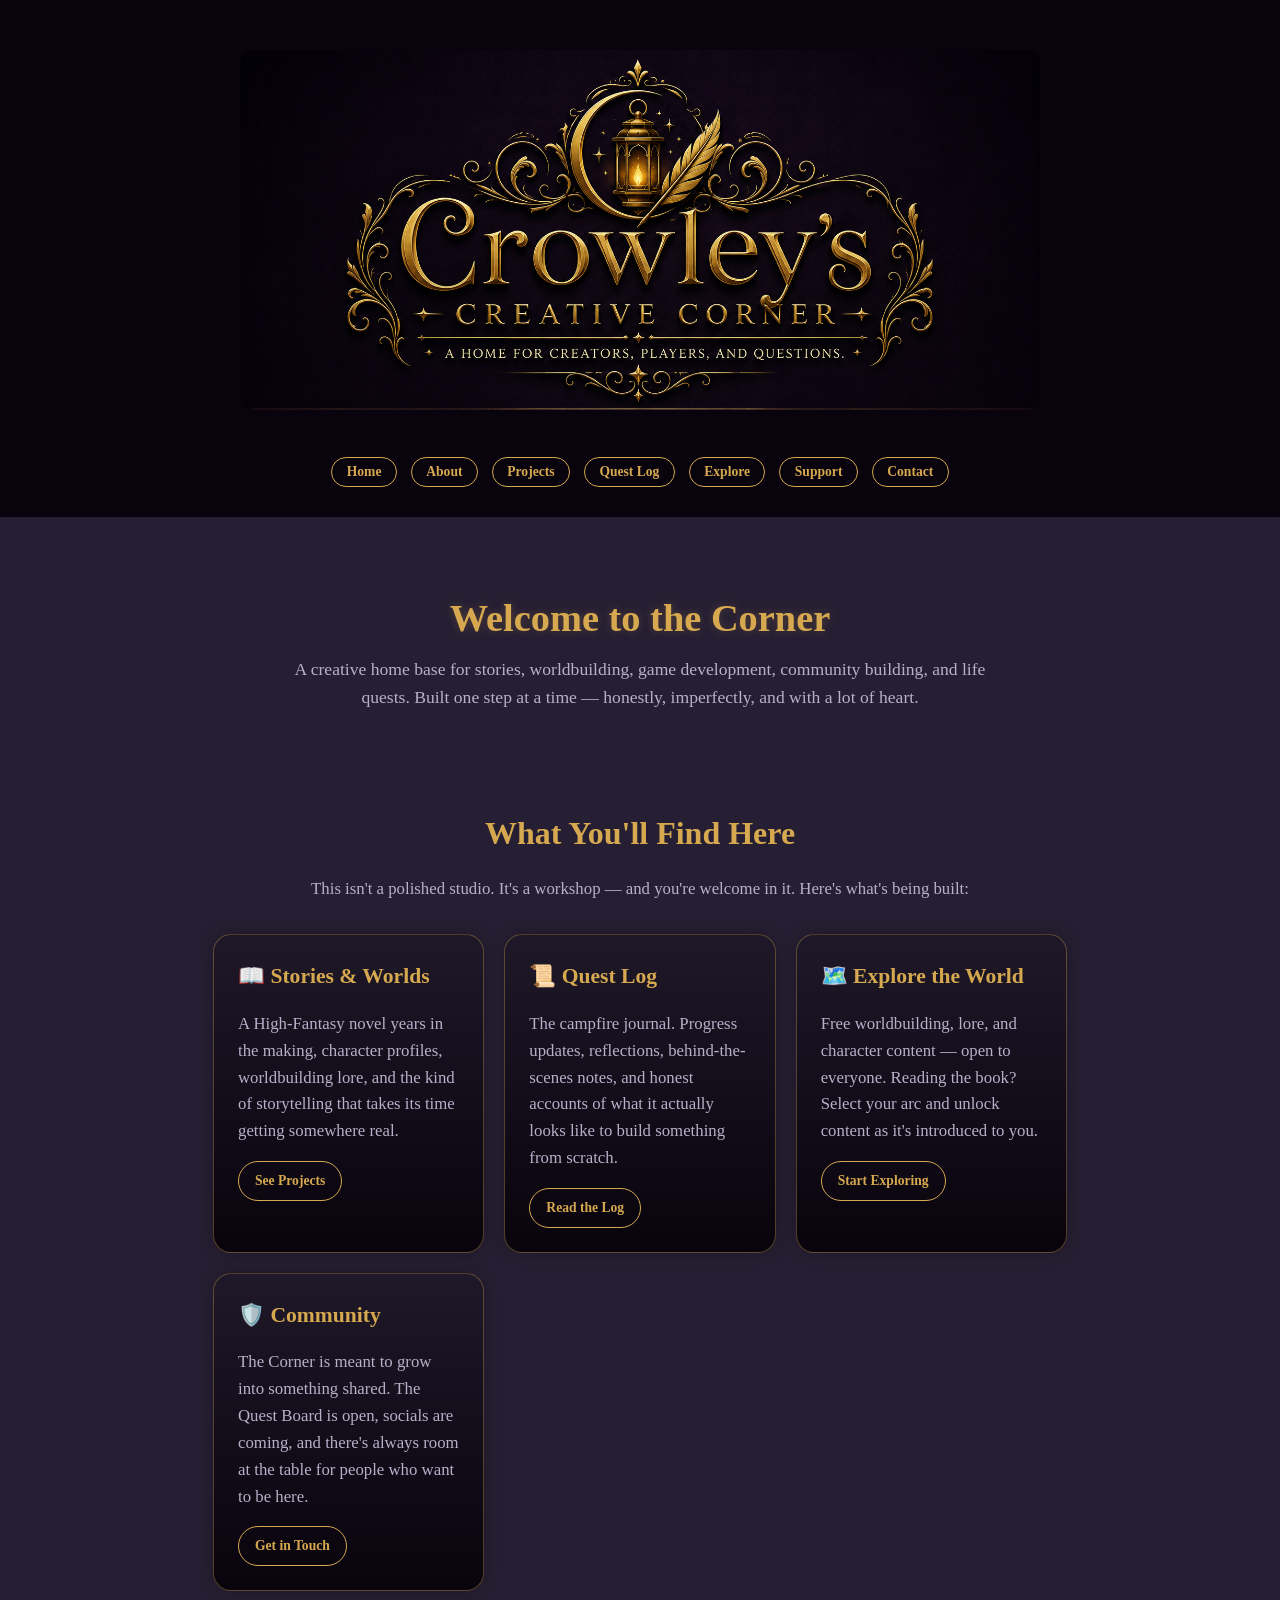
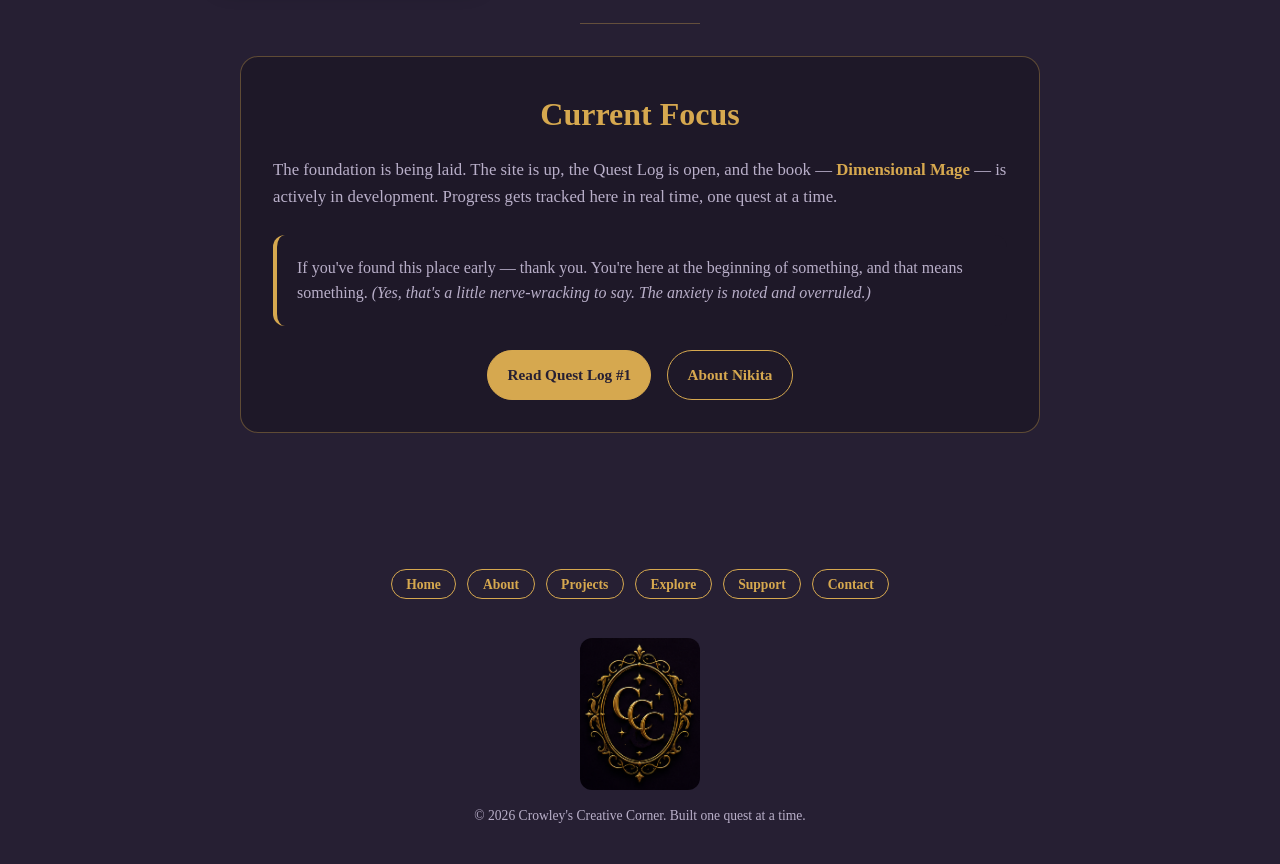
==== index.html @ ddb3d35d "Update index.html Adding explore and updating home page" ====
<!DOCTYPE html>
<html lang="en">
<head>
  <meta charset="UTF-8" />
  <meta name="viewport" content="width=device-width, initial-scale=1.0" />
  <title>Crowley's Creative Corner</title>
  <link rel="stylesheet" href="style.css" />
</head>
<body>
 
  <header class="site-header">
    <div class="top-image">
      <img src="images/Banner for top of the website.png" alt="Crowley's Creative Corner" />
    </div>
    <nav class="main-nav">
      <a href="index.html">Home</a>
      <a href="about.html">About</a>
      <a href="projects.html">Projects</a>
      <a href="quest-log.html">Quest Log</a>
      <a href="explore.html">Explore</a>
      <a href="support.html">Support</a>
      <a href="contact.html">Contact</a>
    </nav>
  </header>
 
  <main>
 
    <!-- HERO -->
    <div class="hero">
      <h1>Welcome to the Corner</h1>
      <p>A creative home base for stories, worldbuilding, game development, community building, and life quests. Built one step at a time — honestly, imperfectly, and with a lot of heart.</p>
    </div>
 
    <!-- WHAT'S HERE -->
    <section class="page-section">
 
      <h2>What You'll Find Here</h2>
      <p style="text-align:center; margin-bottom: 2rem;">This isn't a polished studio. It's a workshop — and you're welcome in it. Here's what's being built:</p>
 
      <div class="card-grid">
 
        <div class="card">
          <h3>📖 Stories & Worlds</h3>
          <p>A High-Fantasy novel years in the making, character profiles, worldbuilding lore, and the kind of storytelling that takes its time getting somewhere real.</p>
          <div style="margin-top: 1rem;">
            <a href="projects.html" class="button secondary" style="font-size: 0.85rem; padding: 0.5rem 1rem;">See Projects</a>
          </div>
        </div>
 
        <div class="card">
          <h3>📜 Quest Log</h3>
          <p>The campfire journal. Progress updates, reflections, behind-the-scenes notes, and honest accounts of what it actually looks like to build something from scratch.</p>
          <div style="margin-top: 1rem;">
            <a href="quest-log.html" class="button secondary" style="font-size: 0.85rem; padding: 0.5rem 1rem;">Read the Log</a>
          </div>
        </div>
 
        <div class="card">
          <h3>🗺️ Explore the World</h3>
          <p>Free worldbuilding, lore, and character content — open to everyone. Reading the book? Select your arc and unlock content as it's introduced to you.</p>
          <div style="margin-top: 1rem;">
            <a href="explore.html" class="button secondary" style="font-size: 0.85rem; padding: 0.5rem 1rem;">Start Exploring</a>
          </div>
        </div>
 
        <div class="card">
          <h3>🛡️ Community</h3>
          <p>The Corner is meant to grow into something shared. The Quest Board is open, socials are coming, and there's always room at the table for people who want to be here.</p>
          <div style="margin-top: 1rem;">
            <a href="contact.html" class="button secondary" style="font-size: 0.85rem; padding: 0.5rem 1rem;">Get in Touch</a>
          </div>
        </div>
 
      </div>
 
      <div class="divider"></div>
 
      <!-- CURRENT FOCUS -->
      <div class="content-box">
        <h2>Current Focus</h2>
        <p>The foundation is being laid. The site is up, the Quest Log is open, and the book — <strong style="color: var(--gold);">Dimensional Mage</strong> — is actively in development. Progress gets tracked here in real time, one quest at a time.</p>
 
        <div class="support-note" style="margin-top: 1.5rem;">
          If you've found this place early — thank you. You're here at the beginning of something, and that means something. <em>(Yes, that's a little nerve-wracking to say. The anxiety is noted and overruled.)</em>
        </div>
 
        <div class="button-row" style="margin-top: 1.5rem;">
          <a href="quest-log.html" class="button">Read Quest Log #1</a>
          <a href="about.html" class="button secondary">About Nikita</a>
        </div>
      </div>
 
    </section>
 
  </main>
 
  <footer>
    <nav class="footer-links">
      <a href="index.html">Home</a>
      <a href="about.html">About</a>
      <a href="projects.html">Projects</a>
      <a href="explore.html">Explore</a>
      <a href="support.html">Support</a>
      <a href="contact.html">Contact</a>
    </nav>
    <img src="images/Small Circle CCC.png" alt="Crowley's Creative Corner logo" class="footer-logo" />
    <p style="text-align:center; color: var(--muted-text); font-size: 0.85rem; padding-bottom: 1.5rem;">© 2026 Crowley's Creative Corner. Built one quest at a time.</p>
  </footer>
 
</body>
</html>
---- style.css ----
/* =========================
   Crowley’s Creative Corner
   Main Style Sheet
   ========================= */

/* ---------- Color Palette ---------- */
:root {
  --bg-main: #261f33;
  --bg-card: #1e1828;
  --bg-card-soft: #08030c;

  --gold: #d6a84f;
  --gold-soft: #f0cf74;
  --parchment: #f3e7c8;
  --muted-text: #b9afc9;

  --ember: #c76b3a;
  --teal: #4fa7a3;

  --border-gold: rgba(214, 168, 79, 0.35);
  --shadow-gold: rgba(214, 168, 79, 0.25);
}

/* ---------- Basic Reset ---------- */
* {
  box-sizing: border-box;
}

html {
  scroll-behavior: smooth;
}

body {
  margin: 0;
  background-color: var(--bg-main);
  color: var(--parchment);
  font-family: Georgia, "Times New Roman", serif;
  line-height: 1.6;
}

/* ---------- Links ---------- */
a {
  color: var(--gold);
}

a:hover {
  color: var(--gold-soft);
}

/* ---------- Header ---------- */
.site-header {
  width: 100%;
  min-height: 260px;
  padding: 30px 20px;
  background: #08030c;

  display: flex;
  flex-direction: column;
  align-items: center;
  justify-content: center;
  gap: 20px;
}

.brand-mark {
  color: #08030c;
  font-weight: bold;
}

.top-logo {
  width: min(90%, 700px);
  height: auto;
  display: block;
}

.top-nav {
  display: flex;
  justify-content: center;
  gap: 14px;
  flex-wrap: wrap;
}

.top-nav a {
  color: #D6A84F;
  border: 1px solid #D6A84F;
  border-radius: 999px;
  padding: 8px 18px;
  text-decoration: none;
  font-weight: bold;
}
/* ---------- Navigation ---------- */
.main-nav {
  display: flex;
  justify-content: center;
  align-items: center;
  gap: 14px;
  flex-wrap: nowrap;
  width: 100%;
}

.main-nav a {
  color: var(--gold);
  border: 1px solid var(--gold);
  background: transparent;

  text-decoration: none;
  padding: 0.45rem 0.9rem;
  border-radius: 999px;

  font-weight: bold;
  font-size: 0.85rem;
  line-height: 1;

  transition: 0.2s ease;
}

.main-nav a:hover {
  background-color: var(--gold);
  color: var(--bg-main);
}

/* ---------- Hero Section ---------- */
.hero {
  text-align: center;
  padding: 3rem 1rem;
  background-color: var(--bg-main);
}

.hero h1 {
  color: var(--gold);
  font-size: 2.4rem;
  line-height: 1.1;
  margin: 0 0 1rem;
  text-shadow: 0 0 8px var(--shadow-gold);
}

.hero p {
  color: var(--muted-text);
  max-width: 700px;
  margin: 0 auto;
  font-size: 1.1rem;
  line-height: 1.6;
}

/* ---------- Main Page Layout ---------- */
main {
  width: 100%;
  padding-left: 1.5rem;
  padding-right: 1.5rem;
}

.page-section {
  max-width: 1000px;
  margin: 0 auto;
  padding: 3rem 1.5rem;
}

.page-section h2 {
  color: var(--gold);
  font-size: 2rem;
  text-align: center;
  margin: 0 0 1rem;
}

.page-section p {
  color: var(--muted-text);
  font-size: 1.05rem;
}

/* ---------- Cards ---------- */
.card-grid {
  display: grid;
  grid-template-columns: repeat(auto-fit, minmax(240px, 1fr));
  gap: 1.25rem;
  margin-top: 2rem;
}

.card,
.project-card,
.support-card {
  background: linear-gradient(
    180deg,
    var(--bg-card) 0%,
    var(--bg-card-soft) 100%
  );

  border: 1px solid var(--border-gold);
  border-radius: 18px;

  padding: 1.5rem;
  box-shadow: 0 0 18px rgba(0, 0, 0, 0.25);
}

.card h3,
.project-card h3,
.support-card h3 {
  color: var(--gold);
  margin-top: 0;
  margin-bottom: 0.75rem;
  font-size: 1.35rem;
}

.card p,
.project-card p,
.support-card p {
  color: var(--muted-text);
  margin-bottom: 0;
}

/* ---------- Buttons ---------- */
.button-row {
  display: flex;
  justify-content: center;
  gap: 1rem;
  flex-wrap: wrap;
  margin-top: 2rem;
}

.button,
button,
.cta-button {
  display: inline-block;

  color: var(--bg-main);
  background-color: var(--gold);

  text-decoration: none;
  padding: 0.75rem 1.2rem;
  border-radius: 999px;
  border: 1px solid var(--gold);

  font-weight: bold;
  font-size: 0.95rem;

  cursor: pointer;
  transition: 0.2s ease;
}

.button:hover,
button:hover,
.cta-button:hover {
  background-color: var(--ember);
  color: var(--parchment);
  border-color: var(--ember);
}

/* ---------- Secondary Button ---------- */
.button.secondary,
.cta-button.secondary {
  background-color: transparent;
  color: var(--gold);
  border: 1px solid var(--gold);
}

.button.secondary:hover,
.cta-button.secondary:hover {
  background-color: var(--gold);
  color: var(--bg-main);
}

/* ---------- About / Text Pages ---------- */
.content-box {
  max-width: 800px;
  margin: 0 auto;
  background-color: var(--bg-card);
  border: 1px solid var(--border-gold);
  border-radius: 18px;
  padding: 2rem;
}

.content-box h1,
.content-box h2,
.content-box h3 {
  color: var(--gold);
}

.content-box p,
.content-box li {
  color: var(--muted-text);
}

/* ---------- Lists ---------- */
ul,
ol {
  color: var(--muted-text);
  padding-left: 1.5rem;
}

li {
  margin-bottom: 0.5rem;
}

/* ---------- Support Page ---------- */
.support-options {
  display: grid;
  grid-template-columns: repeat(auto-fit, minmax(240px, 1fr));
  gap: 1.25rem;
  margin-top: 2rem;
}

.support-note {
  max-width: 750px;
  margin: 2rem auto 0;
  padding: 1.25rem;
  border-left: 4px solid var(--gold);
  background-color: var(--bg-card);
  color: var(--muted-text);
  border-radius: 12px;
}

/* ---------- Quest Log ---------- */
.quest-entry {
  background-color: var(--bg-card);
  border: 1px solid var(--border-gold);
  border-radius: 18px;
  padding: 1.5rem;
  margin-bottom: 1.25rem;
}

.quest-entry h3 {
  color: var(--gold);
  margin-top: 0;
}

.quest-entry p {
  color: var(--muted-text);
}
/* ---------- Page Width / Centering ---------- */

main {
  max-width: 950px;
  margin: 0 auto;
  padding: 2rem 1.5rem;
}

.card,
section {
  max-width: 100%;
}

.content-card {
  width: 100%;
  box-sizing: border-box;
}
/* ---------- Footer Links ---------- */
.footer-links {
  display: flex;
  justify-content: center;
  align-items: center;
  gap: 0.7rem;
  flex-wrap: wrap;

  padding: 1.5rem 1rem;
  margin-top: 2rem;
}
.footer-logo {
  width: 120px;
  max-width: 40%;
  height: auto;
  display: block;
  margin: 15px auto;
}
.footer-links a {
  color: var(--gold);
  border: 1px solid var(--gold);
  background: transparent;

  text-decoration: none;
  padding: 0.45rem 0.9rem;
  border-radius: 999px;

  font-weight: bold;
  font-size: 0.85rem;
  line-height: 1;

  transition: 0.2s ease;
}

.footer-links a:hover {
  background-color: var(--gold);
  color: var(--bg-main);
}

/* ---------- Small Decorative Divider ---------- */
.divider {
  width: 120px;
  height: 1px;
  margin: 2rem auto;
  background-color: var(--border-gold);
}

/* ---------- Images ---------- */
img {
  max-width: 100%;
  height: auto;
  border-radius: 12px;
}

/* ---------- Mobile Layout ---------- */
@media (max-width: 800px) {
  .site-header {
    flex-direction: column;
    justify-content: center;
    gap: 1rem;
    padding: 1rem;
    text-align: center;
  }

  .brand-area {
    flex-direction: column;
    gap: 0.4rem;
  }

  .brand-title {
    font-size: 1.8rem;
  }

  .brand-tagline {
    font-size: 0.85rem;
  }

  .main-nav {
    justify-content: center;
    max-width: 100%;
  }

  .hero {
    padding: 2.5rem 1rem;
  }

  .hero h1 {
    font-size: 2rem;
  }

  .hero p {
    font-size: 1rem;
  }

  .page-section {
    padding: 2rem 1rem;
  }

  .page-section h2 {
    font-size: 1.7rem;
  }
}

/* ---------- Very Small Screens ---------- */
@media (max-width: 480px) {
  .brand-title {
    font-size: 1.5rem;
  }

  .main-nav a {
    font-size: 0.8rem;
    padding: 0.4rem 0.75rem;
  }

  .hero h1 {
    font-size: 1.8rem;
  }

  .card,
  .project-card,
  .support-card,
  .content-box,
  .quest-entry {
    padding: 1.2rem;
  }
}

.top-image {
  text-align: center;
  margin-top: 20px;
  margin-bottom: 20px;
}

.top-image img {
  max-width: 1000px;
  width: 80%;
  height: auto;
}
nav {
  display: flex;
  justify-content: center;
  align-items: center;
  gap: 12px;
  flex-wrap: nowrap;
}

nav a {
  text-align: center;
}
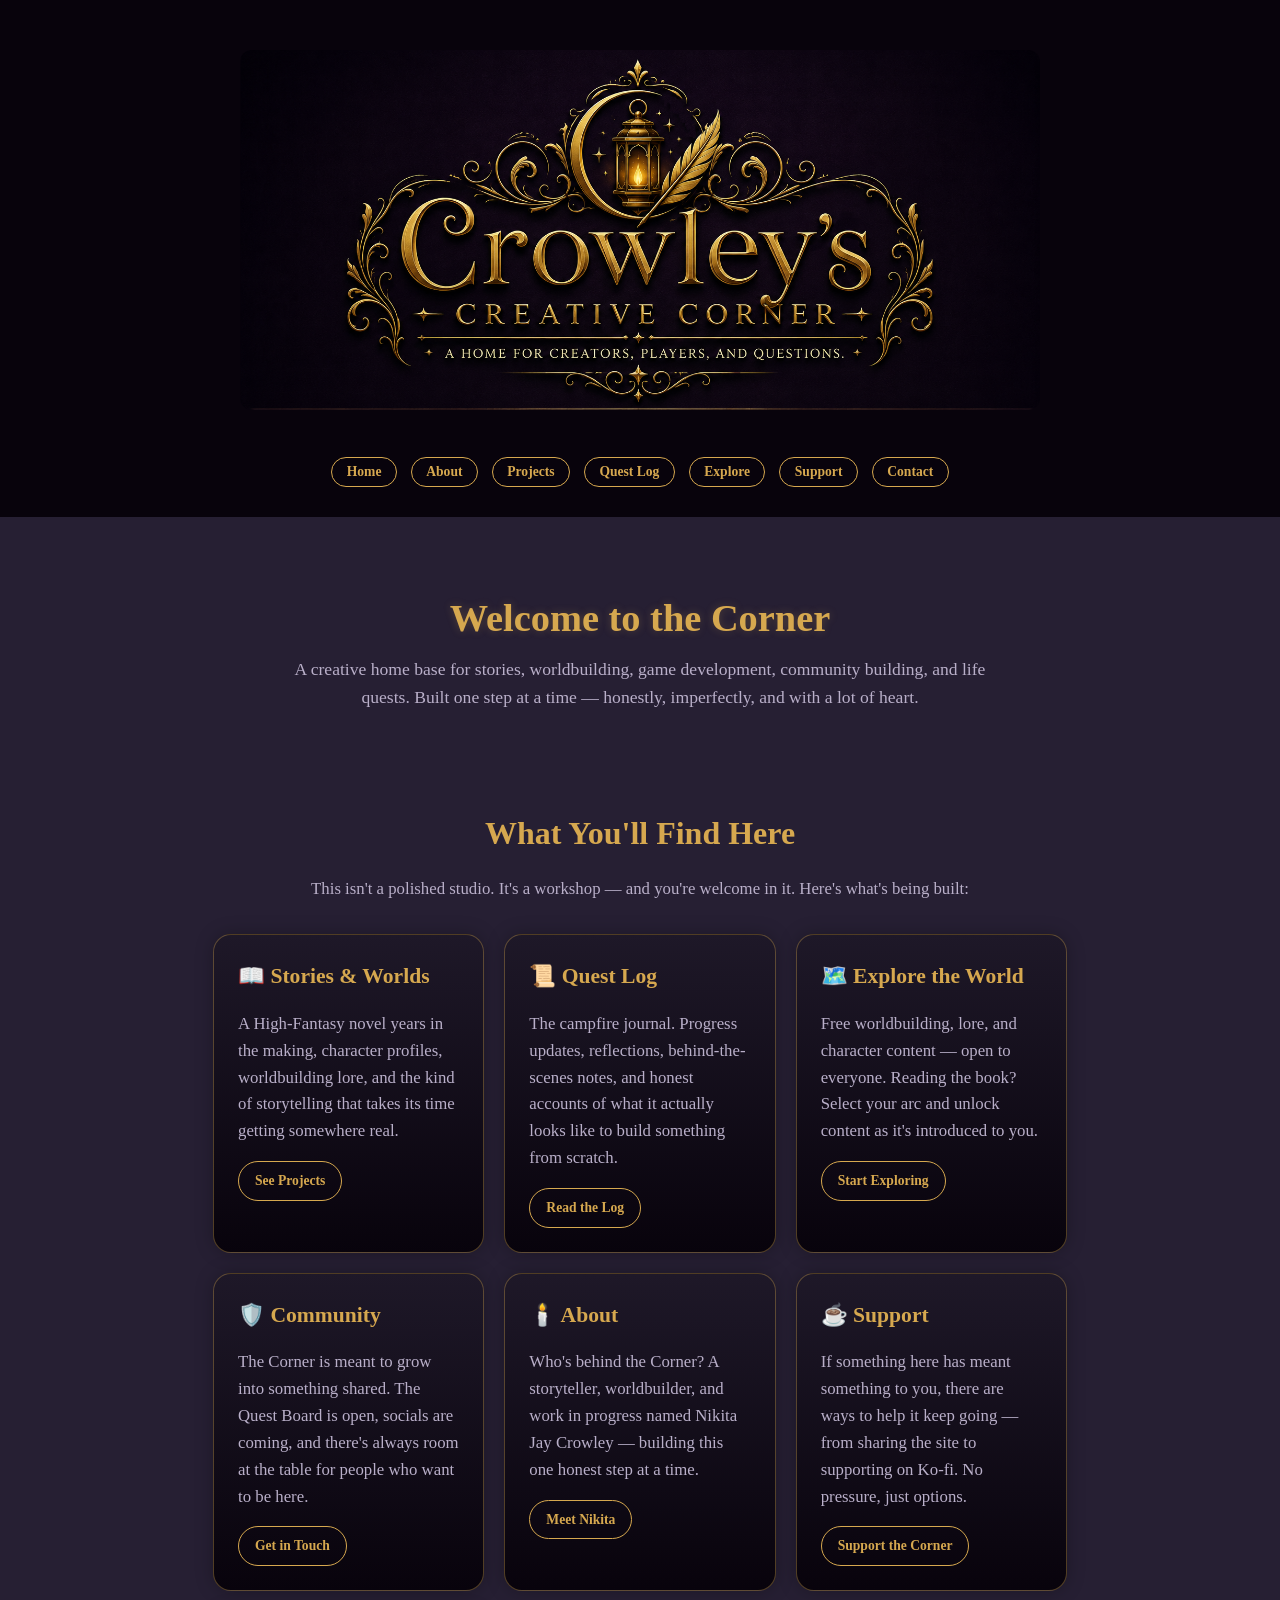
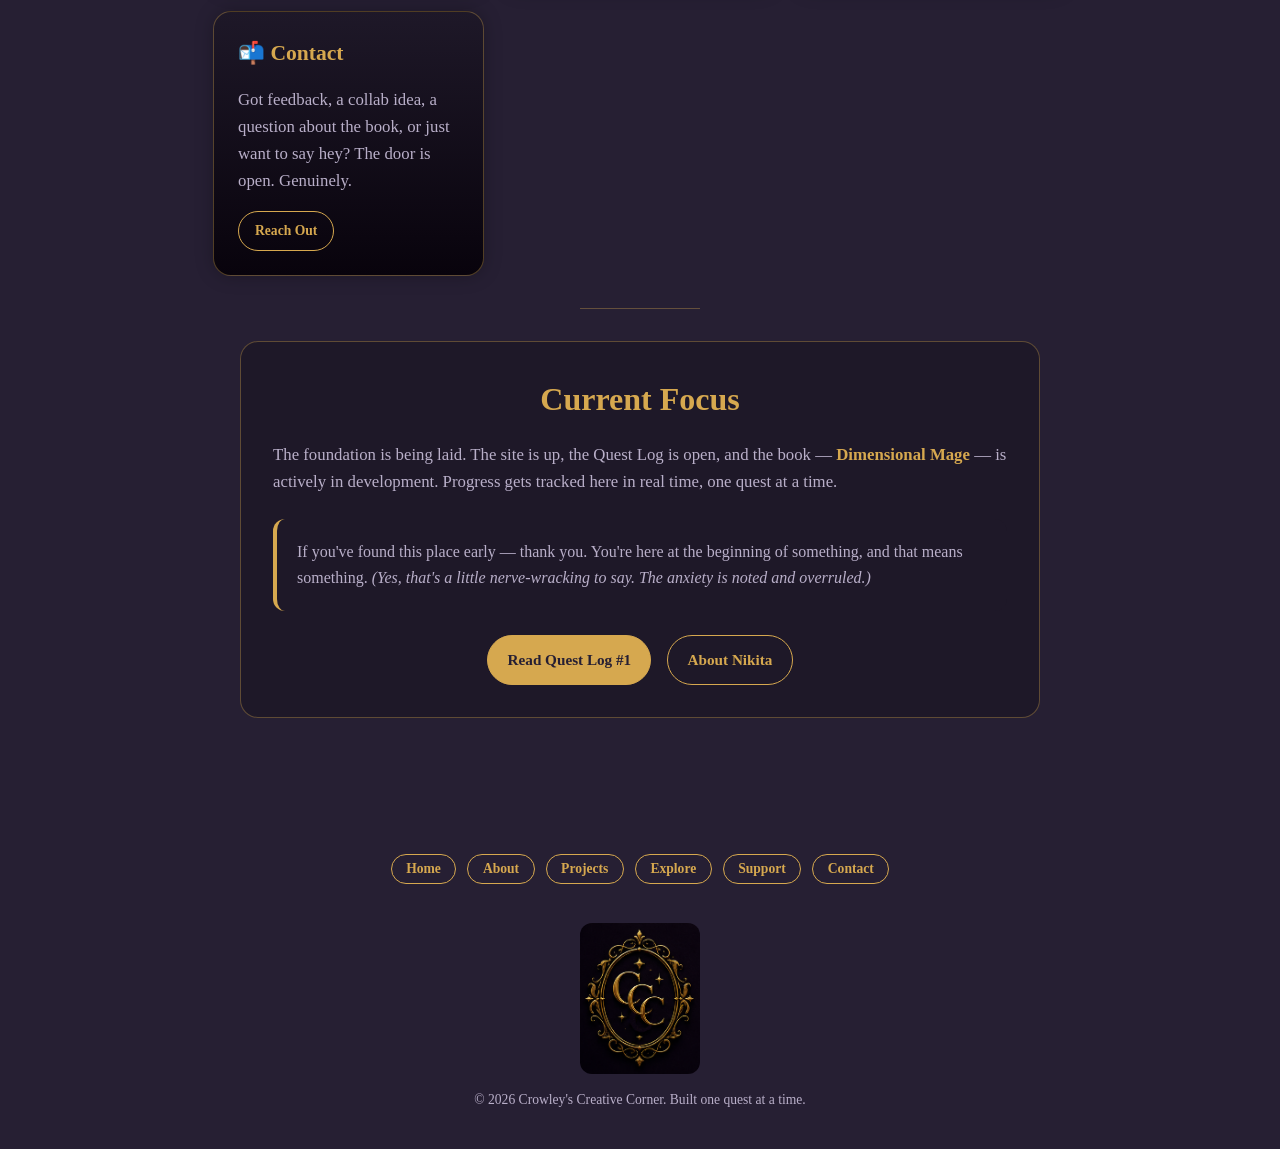
==== commit 09b45d3e: "Update index.html Put more cards on the front page" ====
--- a/index.html
+++ b/index.html
@@ -71,6 +71,30 @@
           </div>
         </div>
  
+        <div class="card">
+          <h3>🕯️ About</h3>
+          <p>Who's behind the Corner? A storyteller, worldbuilder, and work in progress named Nikita Jay Crowley — building this one honest step at a time.</p>
+          <div style="margin-top: 1rem;">
+            <a href="about.html" class="button secondary" style="font-size: 0.85rem; padding: 0.5rem 1rem;">Meet Nikita</a>
+          </div>
+        </div>
+ 
+        <div class="card">
+          <h3>☕ Support</h3>
+          <p>If something here has meant something to you, there are ways to help it keep going — from sharing the site to supporting on Ko-fi. No pressure, just options.</p>
+          <div style="margin-top: 1rem;">
+            <a href="support.html" class="button secondary" style="font-size: 0.85rem; padding: 0.5rem 1rem;">Support the Corner</a>
+          </div>
+        </div>
+ 
+        <div class="card">
+          <h3>📬 Contact</h3>
+          <p>Got feedback, a collab idea, a question about the book, or just want to say hey? The door is open. Genuinely.</p>
+          <div style="margin-top: 1rem;">
+            <a href="contact.html" class="button secondary" style="font-size: 0.85rem; padding: 0.5rem 1rem;">Reach Out</a>
+          </div>
+        </div>
+ 
       </div>
  
       <div class="divider"></div>
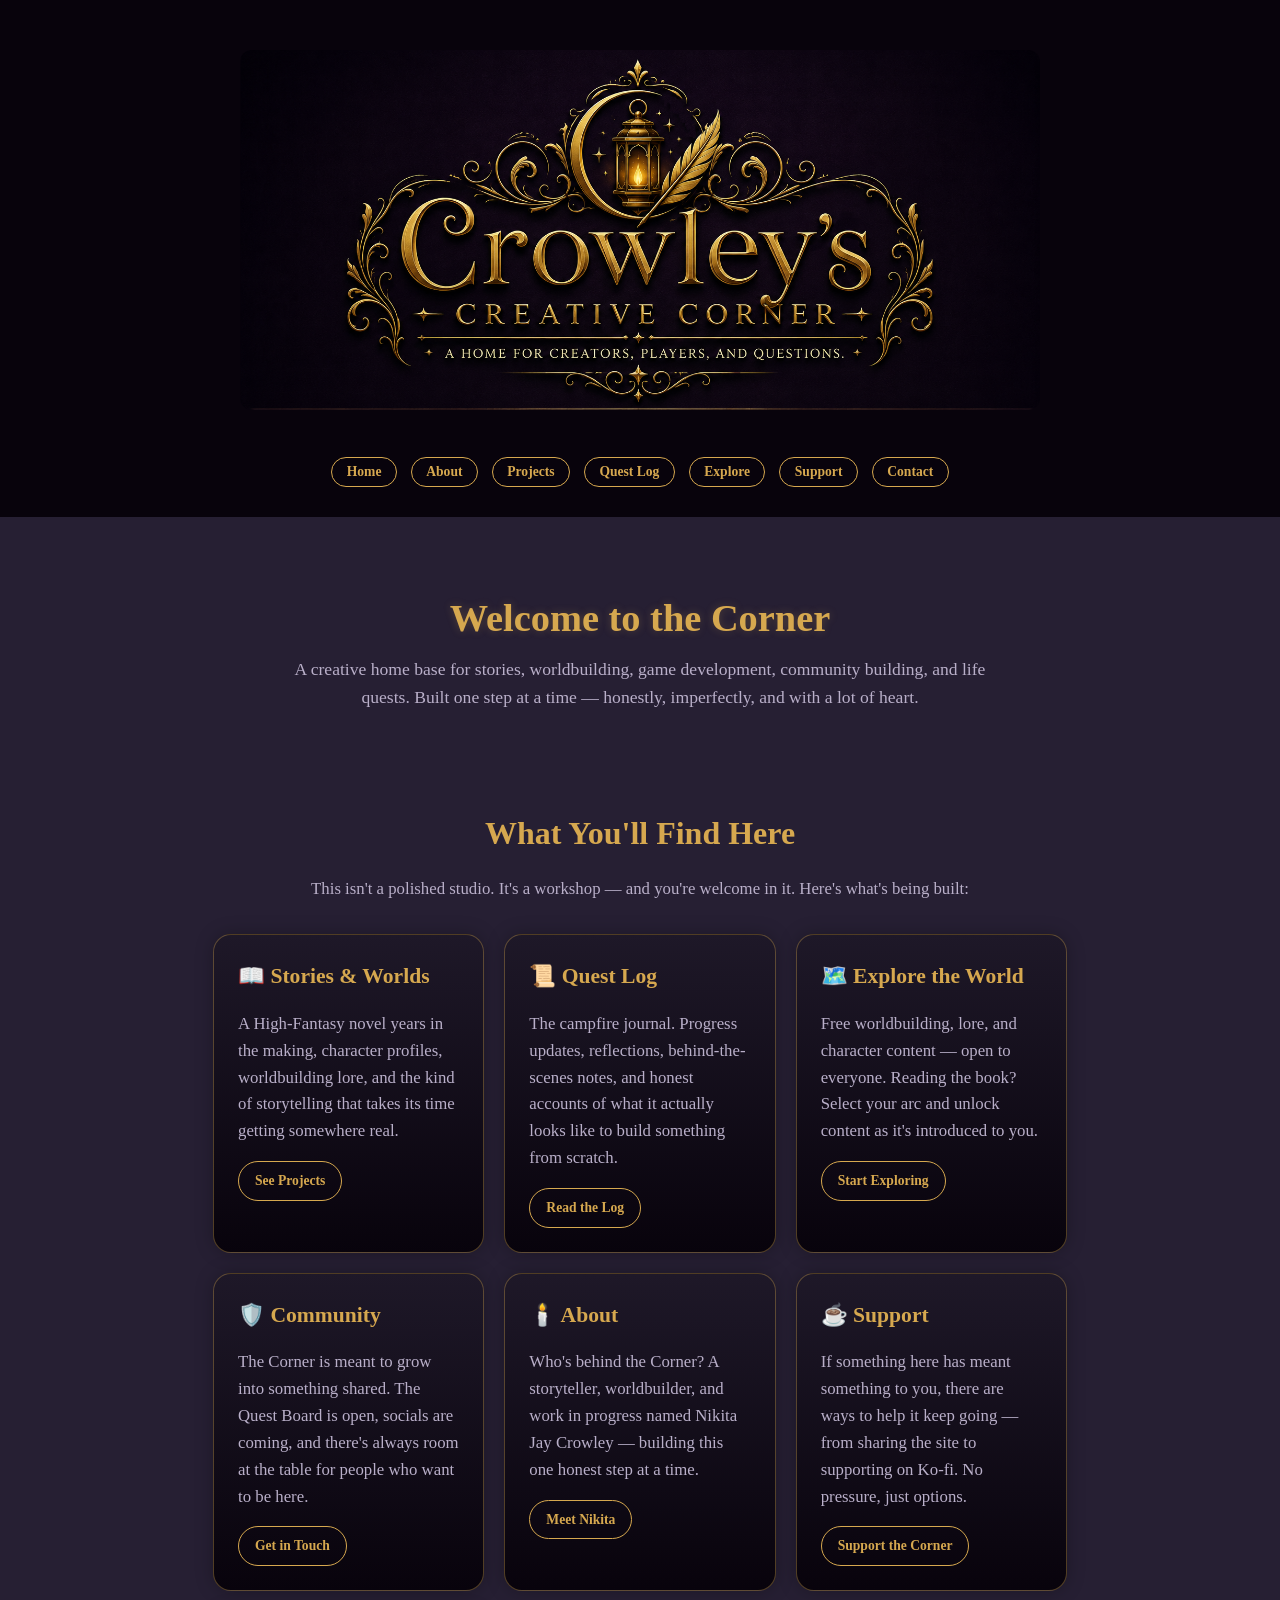
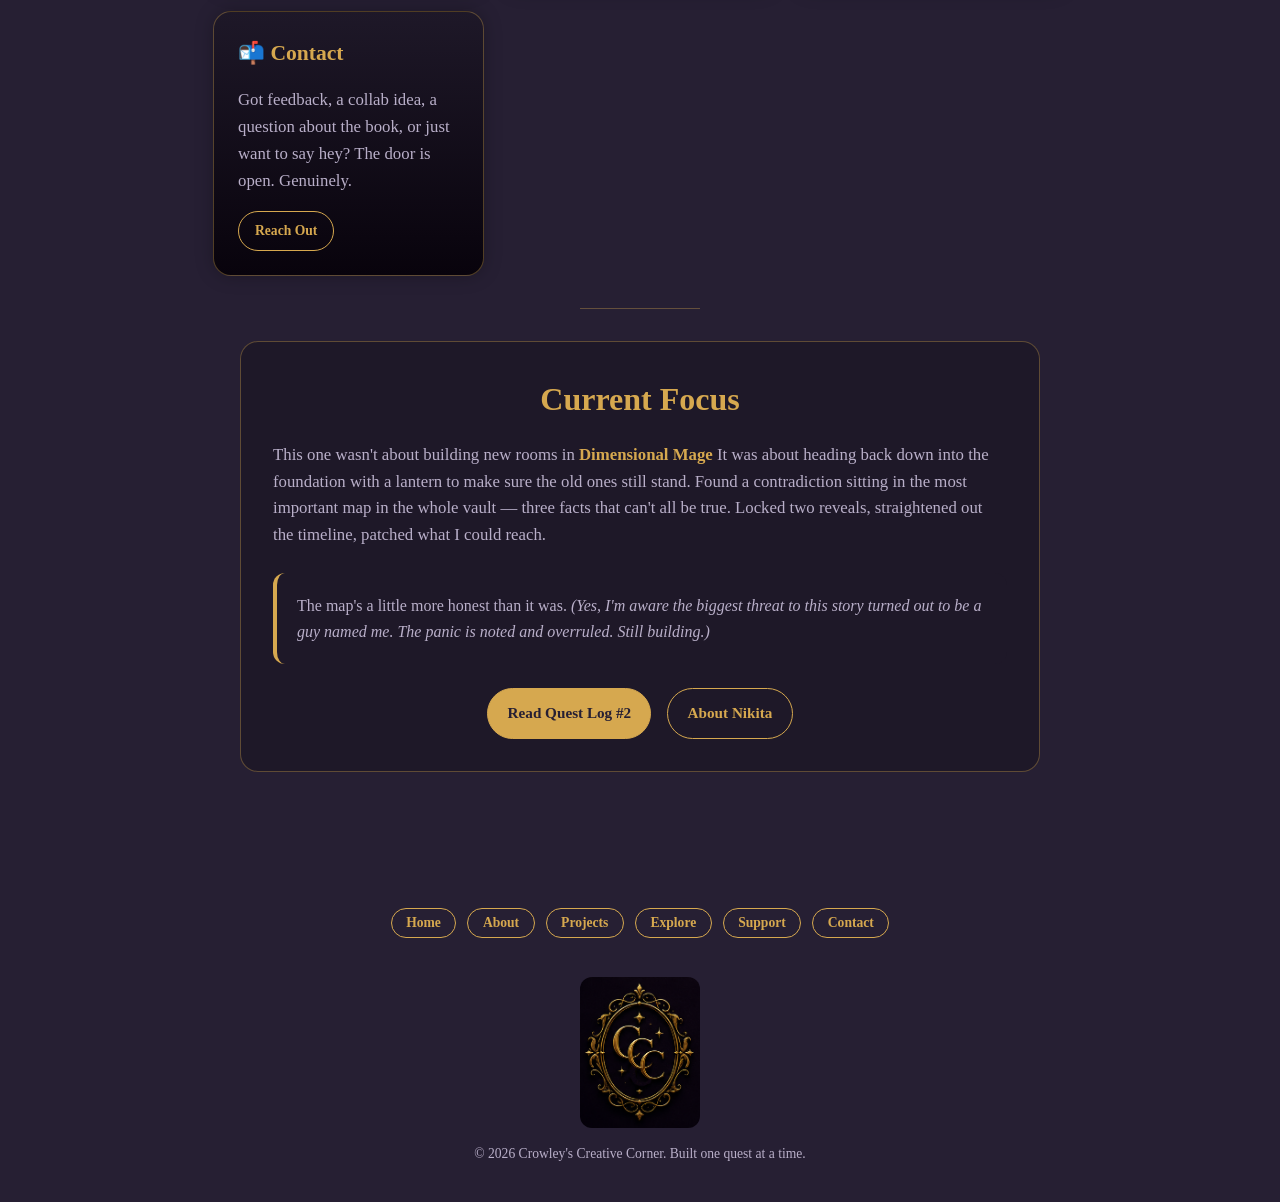
==== commit a1d7ff13: "Revise Current Focus content and update Quest Log link Updated the content in the Current Focus sect" ====
--- a/index.html
+++ b/index.html
@@ -102,14 +102,14 @@
       <!-- CURRENT FOCUS -->
       <div class="content-box">
         <h2>Current Focus</h2>
-        <p>The foundation is being laid. The site is up, the Quest Log is open, and the book — <strong style="color: var(--gold);">Dimensional Mage</strong> — is actively in development. Progress gets tracked here in real time, one quest at a time.</p>
+        <p> This one wasn't about building new rooms in <strong style="color: var(--gold);">Dimensional Mage</strong> It was about heading back down into the foundation with a lantern to make sure the old ones still stand. Found a contradiction sitting in the most important map in the whole vault — three facts that can't all be true. Locked two reveals, straightened out the timeline, patched what I could reach. </p>
  
         <div class="support-note" style="margin-top: 1.5rem;">
-          If you've found this place early — thank you. You're here at the beginning of something, and that means something. <em>(Yes, that's a little nerve-wracking to say. The anxiety is noted and overruled.)</em>
+          The map's a little more honest than it was. <em>(Yes, I'm aware the biggest threat to this story turned out to be a guy named me. The panic is noted and overruled. Still building.)</em>
         </div>
  
         <div class="button-row" style="margin-top: 1.5rem;">
-          <a href="quest-log.html" class="button">Read Quest Log #1</a>
+          <a href="quest-log.html" class="button">Read Quest Log #2</a>
           <a href="about.html" class="button secondary">About Nikita</a>
         </div>
       </div>
@@ -133,4 +133,4 @@
  
 </body>
 </html>
- + 
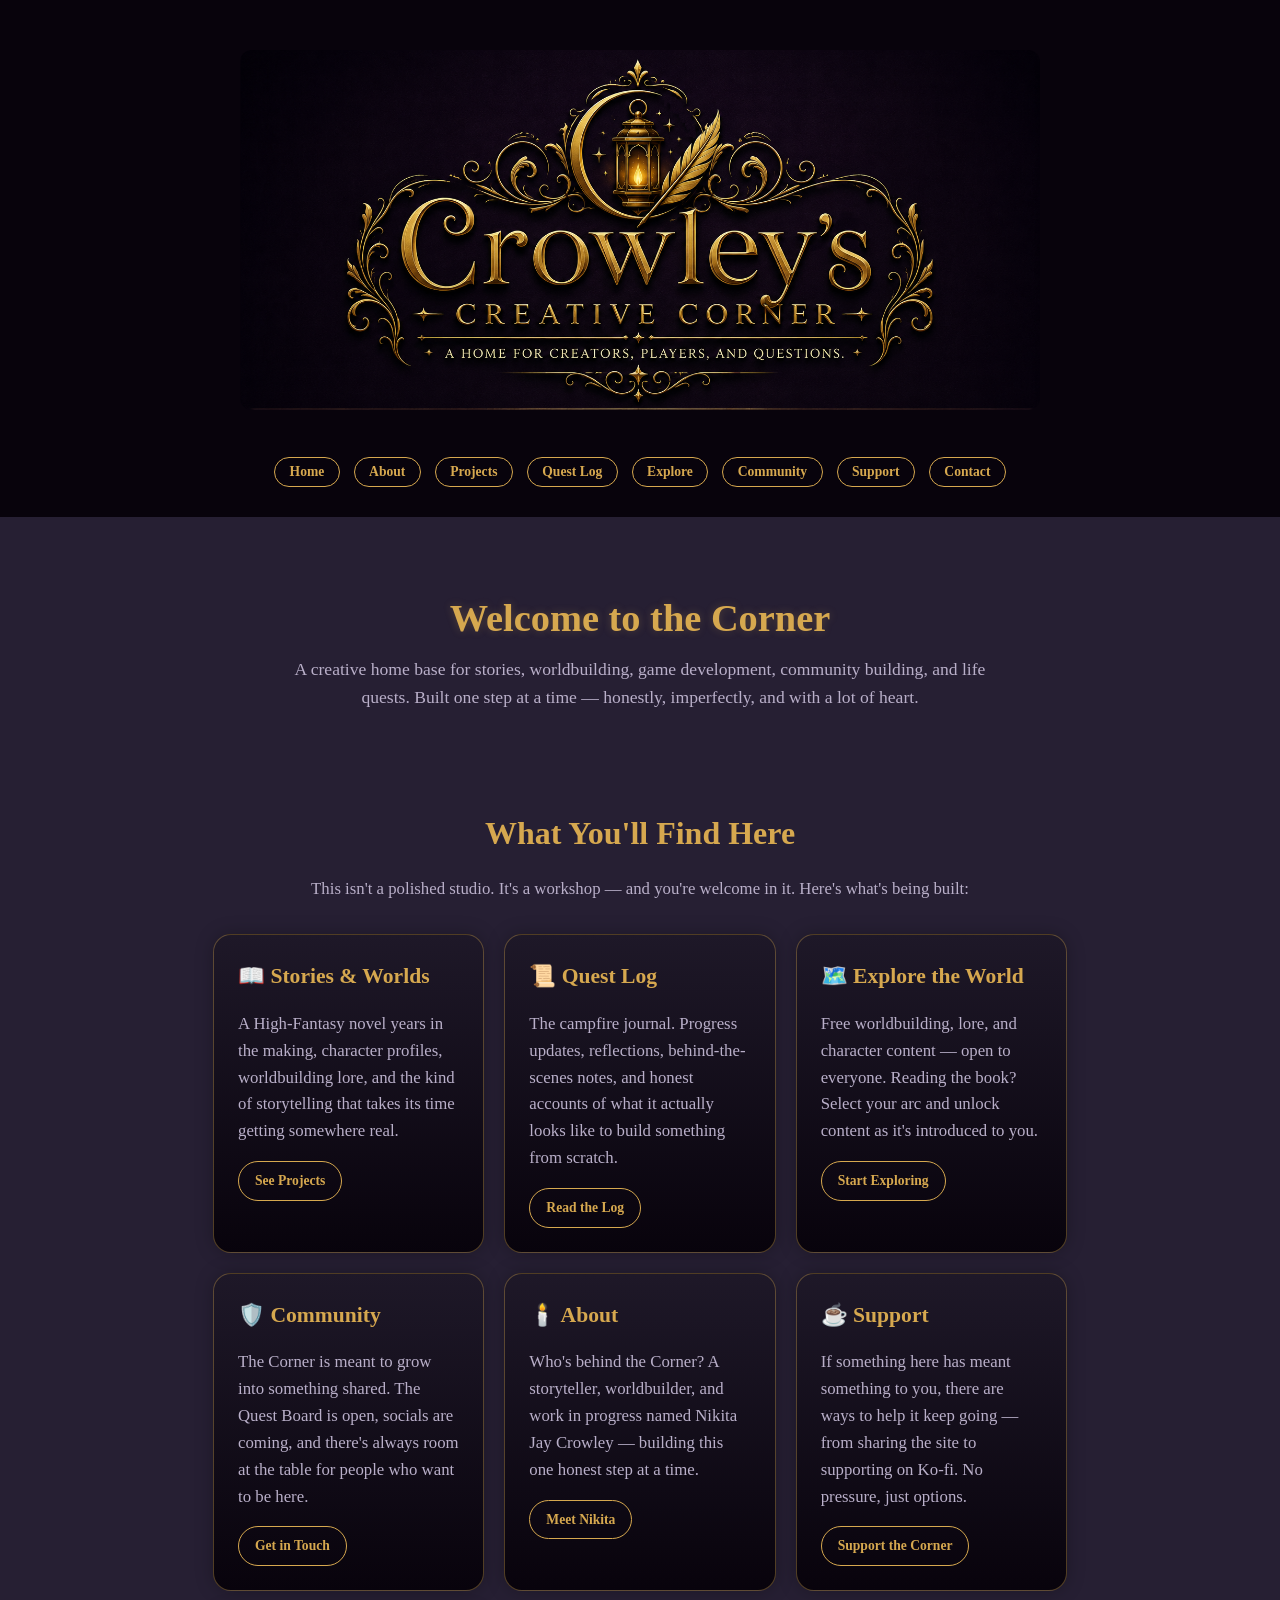
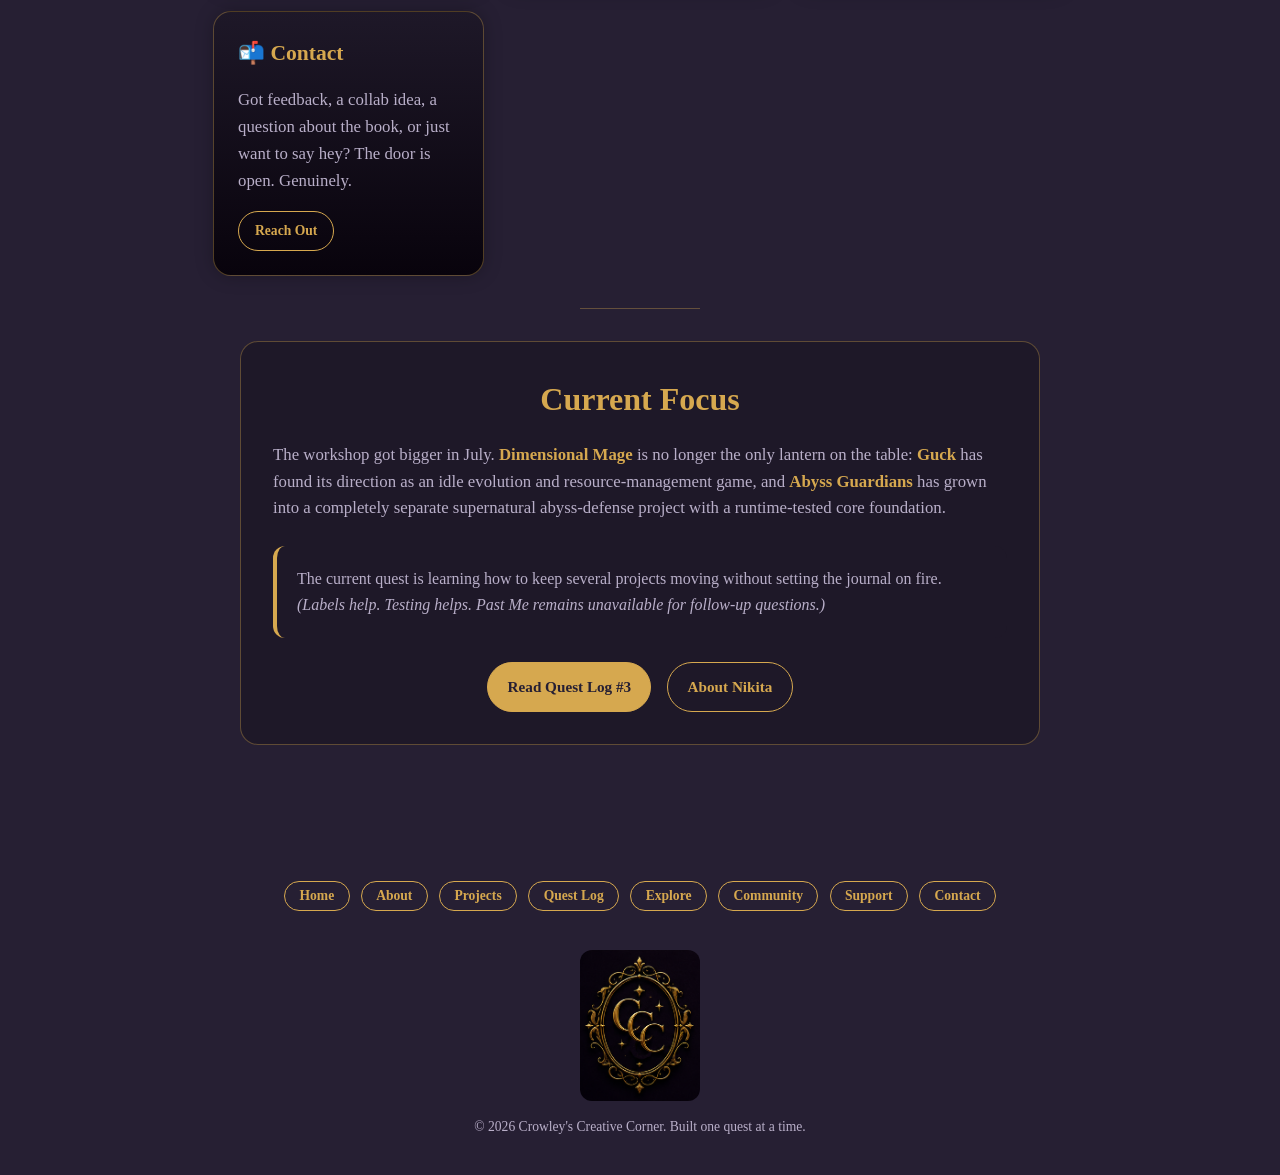
==== commit 7acaf72e: "Update projects page and add Quest Log 3" ====
--- a/index.html
+++ b/index.html
@@ -18,6 +18,7 @@
       <a href="projects.html">Projects</a>
       <a href="quest-log.html">Quest Log</a>
       <a href="explore.html">Explore</a>
+      <a href="community-building.html">Community</a>
       <a href="support.html">Support</a>
       <a href="contact.html">Contact</a>
     </nav>
@@ -102,14 +103,14 @@
       <!-- CURRENT FOCUS -->
       <div class="content-box">
         <h2>Current Focus</h2>
-        <p> This one wasn't about building new rooms in <strong style="color: var(--gold);">Dimensional Mage</strong> It was about heading back down into the foundation with a lantern to make sure the old ones still stand. Found a contradiction sitting in the most important map in the whole vault — three facts that can't all be true. Locked two reveals, straightened out the timeline, patched what I could reach. </p>
+        <p>The workshop got bigger in July. <strong style="color: var(--gold);">Dimensional Mage</strong> is no longer the only lantern on the table: <strong style="color: var(--gold);">Guck</strong> has found its direction as an idle evolution and resource-management game, and <strong style="color: var(--gold);">Abyss Guardians</strong> has grown into a completely separate supernatural abyss-defense project with a runtime-tested core foundation.</p>
  
         <div class="support-note" style="margin-top: 1.5rem;">
-          The map's a little more honest than it was. <em>(Yes, I'm aware the biggest threat to this story turned out to be a guy named me. The panic is noted and overruled. Still building.)</em>
+          The current quest is learning how to keep several projects moving without setting the journal on fire. <em>(Labels help. Testing helps. Past Me remains unavailable for follow-up questions.)</em>
         </div>
  
         <div class="button-row" style="margin-top: 1.5rem;">
-          <a href="quest-log.html" class="button">Read Quest Log #2</a>
+          <a href="quest-log.html#quest-log-3" class="button">Read Quest Log #3</a>
           <a href="about.html" class="button secondary">About Nikita</a>
         </div>
       </div>
@@ -123,7 +124,9 @@
       <a href="index.html">Home</a>
       <a href="about.html">About</a>
       <a href="projects.html">Projects</a>
+      <a href="quest-log.html">Quest Log</a>
       <a href="explore.html">Explore</a>
+      <a href="community-building.html">Community</a>
       <a href="support.html">Support</a>
       <a href="contact.html">Contact</a>
     </nav>
--- a/style.css
+++ b/style.css
@@ -490,3 +490,193 @@
 nav a {
   text-align: center;
 }
+
+/* ---------- Projects Refresh / Quest Log #3 ---------- */
+.page-section > h1 {
+  color: var(--gold);
+  font-size: 2.4rem;
+  line-height: 1.15;
+  text-align: center;
+  margin: 0 0 1rem;
+  text-shadow: 0 0 8px var(--shadow-gold);
+}
+
+.page-intro {
+  max-width: 820px;
+  margin: 0 auto 2rem;
+  text-align: center;
+}
+
+.project-grid {
+  display: grid;
+  grid-template-columns: repeat(auto-fit, minmax(min(100%, 280px), 1fr));
+  gap: 1.25rem;
+  align-items: stretch;
+  margin-top: 2rem;
+}
+
+.project-grid .project-card,
+.project-card-secondary {
+  display: flex;
+  flex-direction: column;
+}
+
+.project-category {
+  color: var(--gold-soft) !important;
+  font-size: 0.86rem !important;
+  font-weight: bold;
+  letter-spacing: 0.04em;
+  margin: 0 0 0.45rem !important;
+  text-transform: uppercase;
+}
+
+.project-status {
+  align-self: flex-start;
+  max-width: 100%;
+  padding: 0.45rem 0.7rem;
+  margin: 0 0 1rem !important;
+  border: 1px solid var(--border-gold);
+  border-radius: 10px;
+  background-color: rgba(214, 168, 79, 0.12);
+  color: var(--parchment) !important;
+  font-size: 0.9rem !important;
+  line-height: 1.35;
+  overflow-wrap: anywhere;
+}
+
+.status-label {
+  color: var(--gold-soft);
+  font-weight: bold;
+}
+
+.project-card .button {
+  align-self: flex-start;
+  margin-top: auto;
+}
+
+.workshop-growth {
+  max-width: 820px;
+  margin: 0 auto;
+}
+
+.section-intro {
+  max-width: 720px;
+  margin: 0 auto 1.5rem;
+  text-align: center;
+}
+
+.development-logs {
+  max-width: 820px;
+  margin: 0 auto;
+}
+
+.development-note {
+  margin-bottom: 1.25rem;
+  scroll-margin-top: 1.5rem;
+}
+
+.development-note h3 {
+  margin-top: 0;
+  font-size: 1.35rem;
+}
+
+.text-link {
+  display: inline-block;
+  margin-top: 0.25rem;
+  font-weight: bold;
+}
+
+.community-page .content-box {
+  max-width: 820px;
+}
+
+.community-page .content-box > h2 {
+  text-align: left;
+}
+
+.community-note {
+  margin: 1.5rem 0 0;
+}
+
+.community-details {
+  display: grid;
+  grid-template-columns: repeat(auto-fit, minmax(min(100%, 190px), 1fr));
+  gap: 1rem;
+  margin: 1.5rem 0;
+}
+
+.community-details > div {
+  padding: 1rem;
+  border: 1px solid var(--border-gold);
+  border-radius: 12px;
+  background-color: rgba(214, 168, 79, 0.08);
+}
+
+.community-details strong,
+.community-details span {
+  display: block;
+}
+
+.community-details strong {
+  color: var(--gold-soft);
+  margin-bottom: 0.35rem;
+}
+
+.community-details span {
+  color: var(--muted-text);
+}
+
+.lantern-service h3 {
+  margin-top: 1.5rem;
+}
+
+.quest-log-entry {
+  margin-bottom: 2rem;
+  scroll-margin-top: 1.5rem;
+}
+
+.quest-log-entry h2 {
+  text-align: left;
+  line-height: 1.25;
+}
+
+.quest-date {
+  display: block;
+  margin-top: 0.45rem;
+  color: var(--muted-text);
+  font-size: 0.85rem;
+  font-style: italic;
+  font-weight: normal;
+}
+
+.quest-entry-note {
+  margin: 0 0 1.5rem;
+}
+
+a:focus-visible,
+button:focus-visible {
+  outline: 3px solid var(--gold-soft);
+  outline-offset: 3px;
+}
+
+@media (max-width: 800px) {
+  .main-nav {
+    flex-wrap: wrap;
+  }
+
+  .page-section > h1 {
+    font-size: 2rem;
+  }
+}
+
+@media (max-width: 480px) {
+  main {
+    padding-right: 0.75rem;
+    padding-left: 0.75rem;
+  }
+
+  .page-section {
+    padding-right: 0.5rem;
+    padding-left: 0.5rem;
+  }
+}
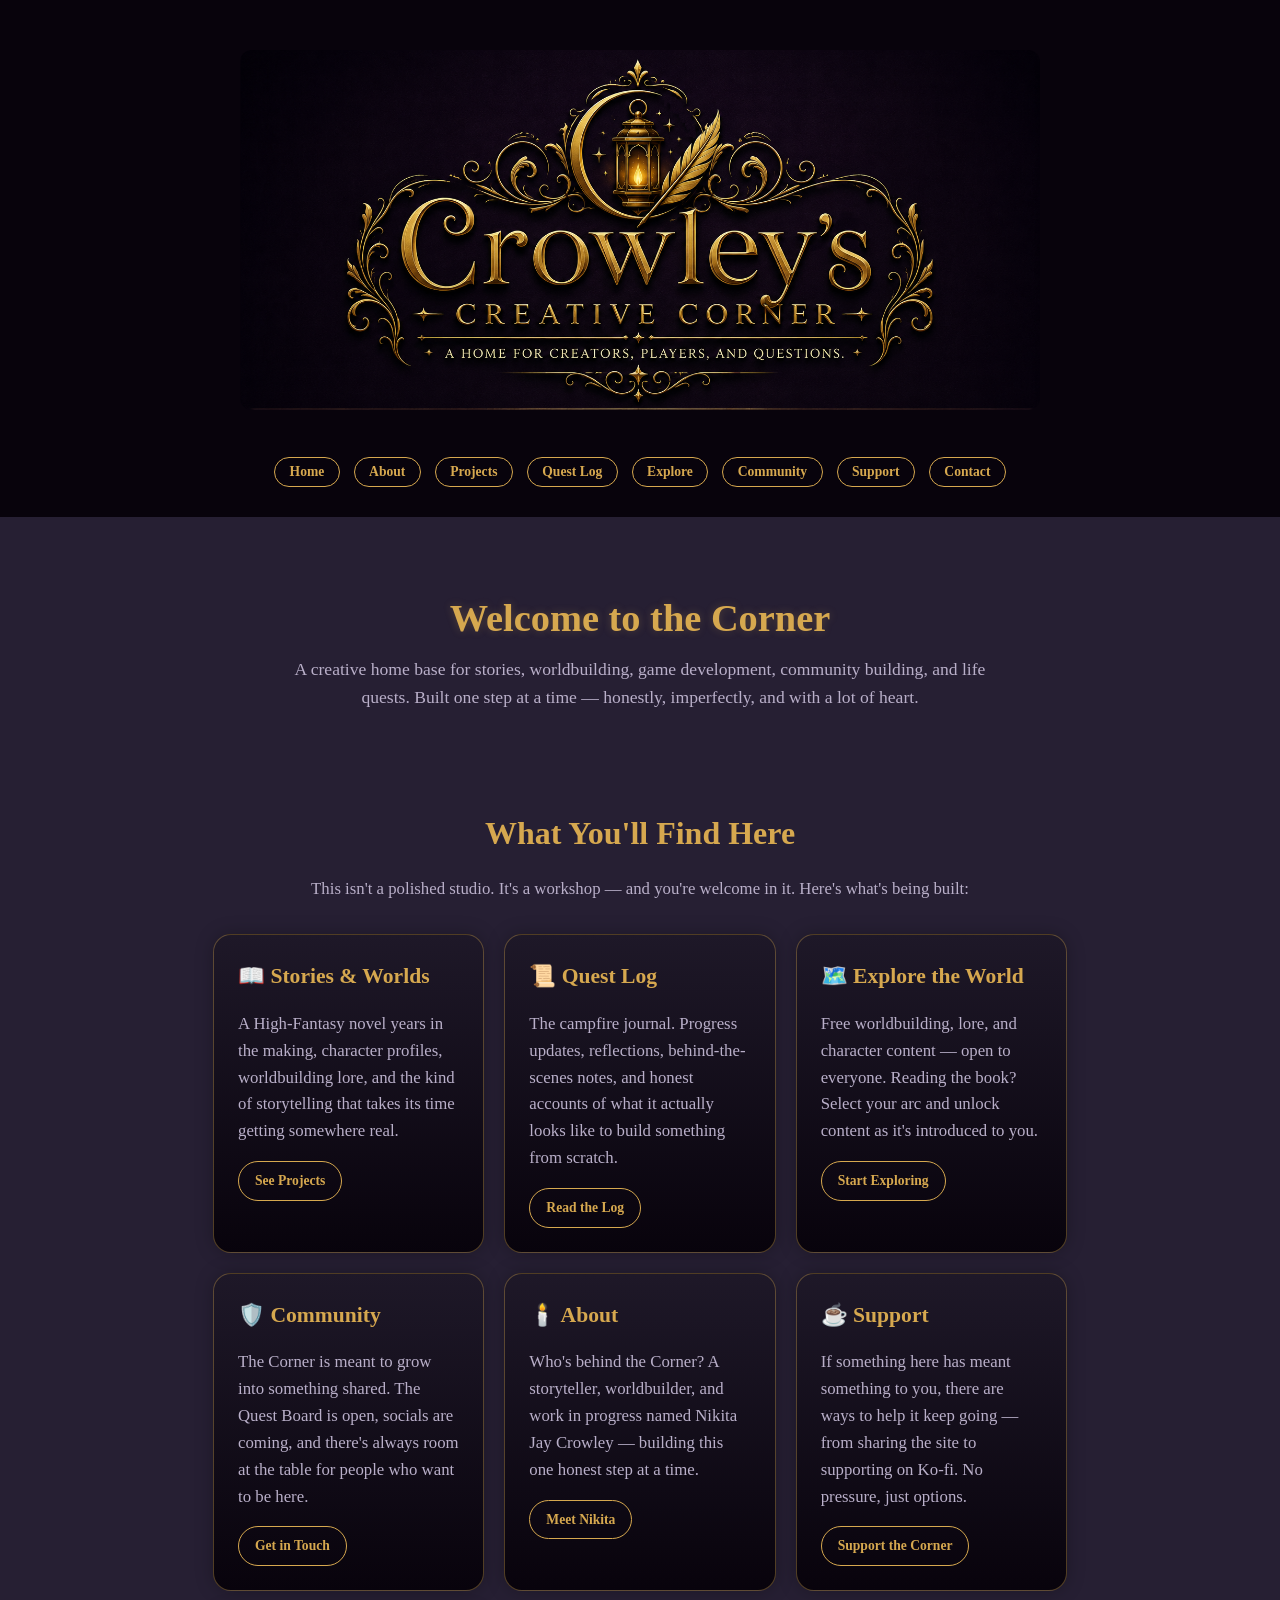
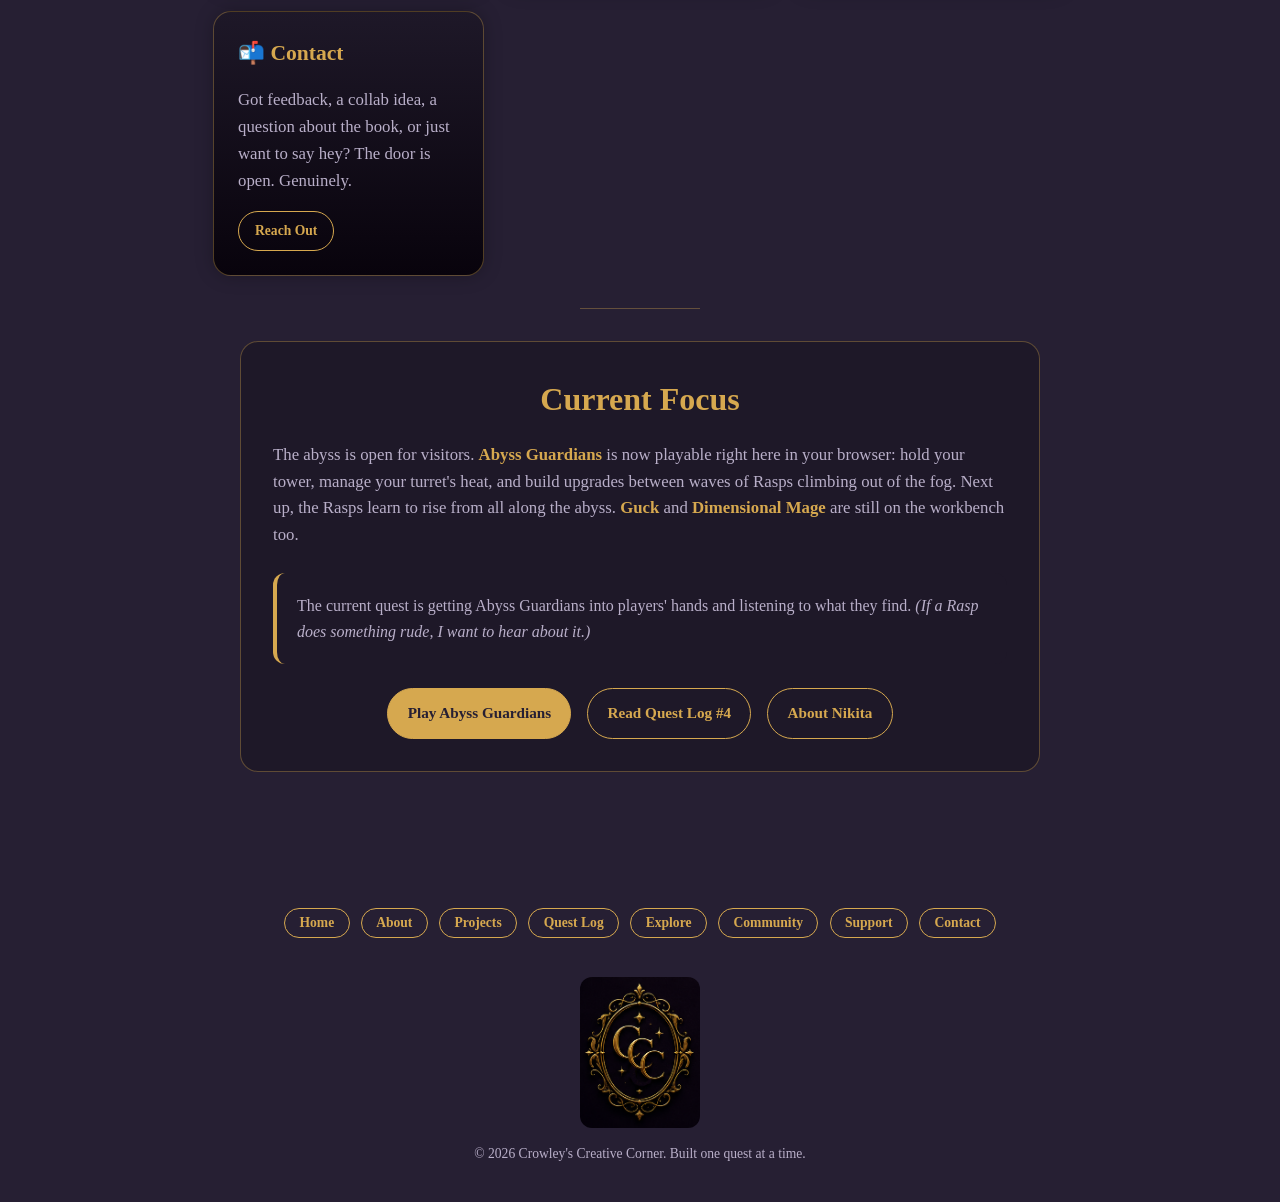
==== commit b84e302d: "Update Current Focus for the Abyss Guardians browser launch Co-Authored-By: Claude Opus 5.5 (1M cont" ====
--- a/index.html
+++ b/index.html
@@ -103,14 +103,15 @@
       <!-- CURRENT FOCUS -->
       <div class="content-box">
         <h2>Current Focus</h2>
-        <p>The workshop got bigger in July. <strong style="color: var(--gold);">Dimensional Mage</strong> is no longer the only lantern on the table: <strong style="color: var(--gold);">Guck</strong> has found its direction as an idle evolution and resource-management game, and <strong style="color: var(--gold);">Abyss Guardians</strong> has grown into a completely separate supernatural abyss-defense project with a runtime-tested core foundation.</p>
+        <p>The abyss is open for visitors. <strong style="color: var(--gold);">Abyss Guardians</strong> is now playable right here in your browser: hold your tower, manage your turret's heat, and build upgrades between waves of Rasps climbing out of the fog. Next up, the Rasps learn to rise from all along the abyss. <strong style="color: var(--gold);">Guck</strong> and <strong style="color: var(--gold);">Dimensional Mage</strong> are still on the workbench too.</p>
  
         <div class="support-note" style="margin-top: 1.5rem;">
-          The current quest is learning how to keep several projects moving without setting the journal on fire. <em>(Labels help. Testing helps. Past Me remains unavailable for follow-up questions.)</em>
+          The current quest is getting Abyss Guardians into players' hands and listening to what they find. <em>(If a Rasp does something rude, I want to hear about it.)</em>
         </div>
  
         <div class="button-row" style="margin-top: 1.5rem;">
-          <a href="quest-log.html#quest-log-3" class="button">Read Quest Log #3</a>
+          <a href="abyss-guardians-play.html" class="button">Play Abyss Guardians</a>
+          <a href="quest-log.html#quest-log-4" class="button secondary">Read Quest Log #4</a>
           <a href="about.html" class="button secondary">About Nikita</a>
         </div>
       </div>
--- a/style.css
+++ b/style.css
@@ -680,3 +680,25 @@
     padding-left: 0.5rem;
   }
 }
+.youtube-channel-embed {
+    width: 100%;
+    max-width: 700px;
+    margin-left: auto;
+    margin-right: auto;
+
+    padding: 6px;
+
+    background: #0b0710;
+    border: 1px solid #d5a72c;
+    border-radius: 14px;
+
+    box-shadow: 0 8px 24px rgba(0, 0, 0, 0.35);
+}
+
+.youtube-channel-embed iframe {
+    display: block;
+    width: 100%;
+    aspect-ratio: 16 / 9;
+    border: 0;
+    border-radius: 10px;
+}
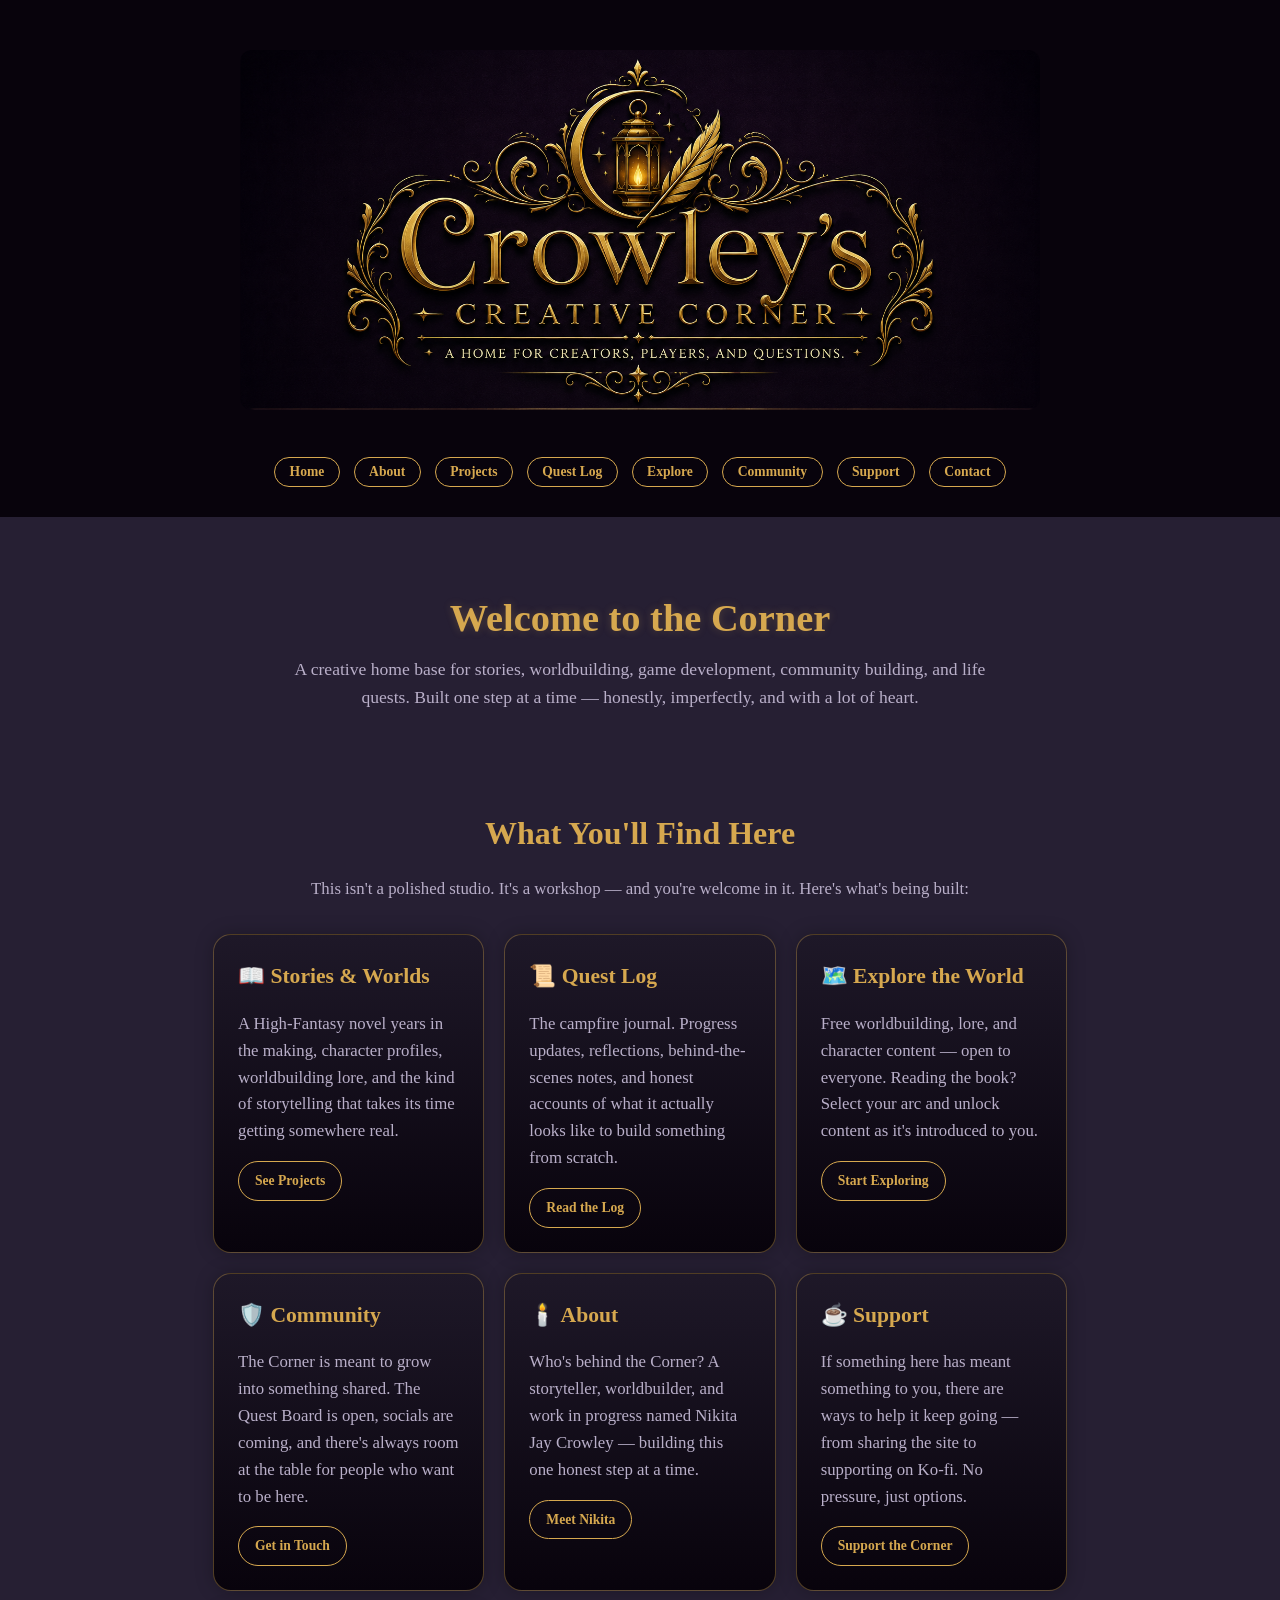
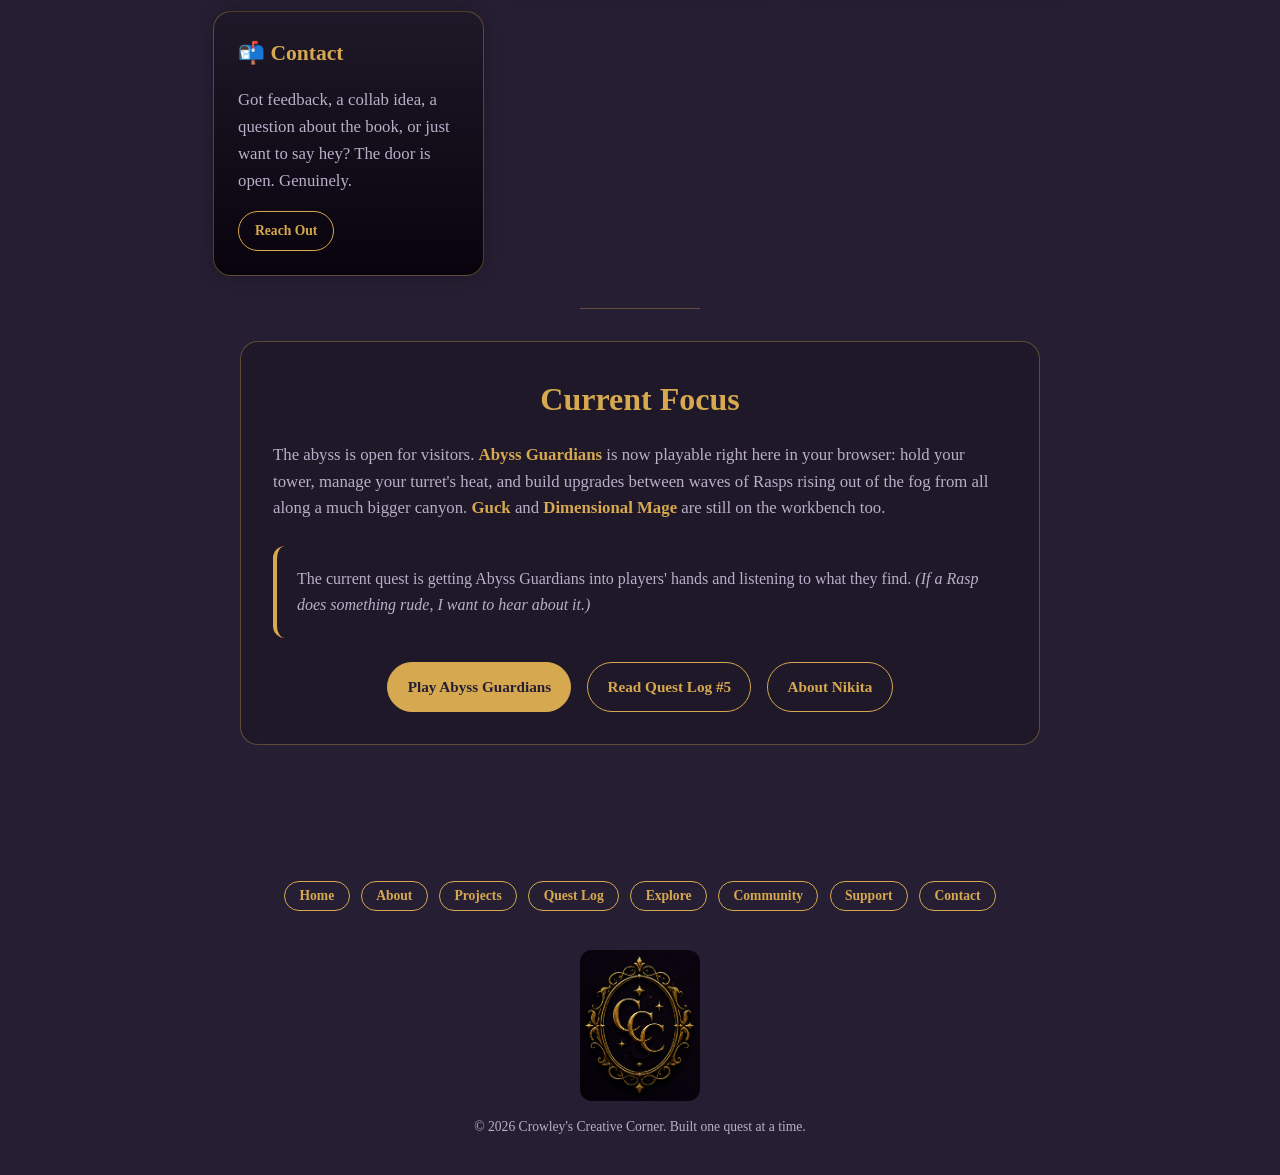
==== commit ebd51493: "Quest Log #5: bigger canyon, Rasps rise from everywhere, Survival, fences and mines Co-Authored-By: " ====
--- a/index.html
+++ b/index.html
@@ -103,7 +103,7 @@
       <!-- CURRENT FOCUS -->
       <div class="content-box">
         <h2>Current Focus</h2>
-        <p>The abyss is open for visitors. <strong style="color: var(--gold);">Abyss Guardians</strong> is now playable right here in your browser: hold your tower, manage your turret's heat, and build upgrades between waves of Rasps climbing out of the fog. Next up, the Rasps learn to rise from all along the abyss. <strong style="color: var(--gold);">Guck</strong> and <strong style="color: var(--gold);">Dimensional Mage</strong> are still on the workbench too.</p>
+        <p>The abyss is open for visitors. <strong style="color: var(--gold);">Abyss Guardians</strong> is now playable right here in your browser: hold your tower, manage your turret's heat, and build upgrades between waves of Rasps rising out of the fog from all along a much bigger canyon. <strong style="color: var(--gold);">Guck</strong> and <strong style="color: var(--gold);">Dimensional Mage</strong> are still on the workbench too.</p>
  
         <div class="support-note" style="margin-top: 1.5rem;">
           The current quest is getting Abyss Guardians into players' hands and listening to what they find. <em>(If a Rasp does something rude, I want to hear about it.)</em>
@@ -111,7 +111,7 @@
  
         <div class="button-row" style="margin-top: 1.5rem;">
           <a href="abyss-guardians-play.html" class="button">Play Abyss Guardians</a>
-          <a href="quest-log.html#quest-log-4" class="button secondary">Read Quest Log #4</a>
+          <a href="quest-log.html#quest-log-5" class="button secondary">Read Quest Log #5</a>
           <a href="about.html" class="button secondary">About Nikita</a>
         </div>
       </div>
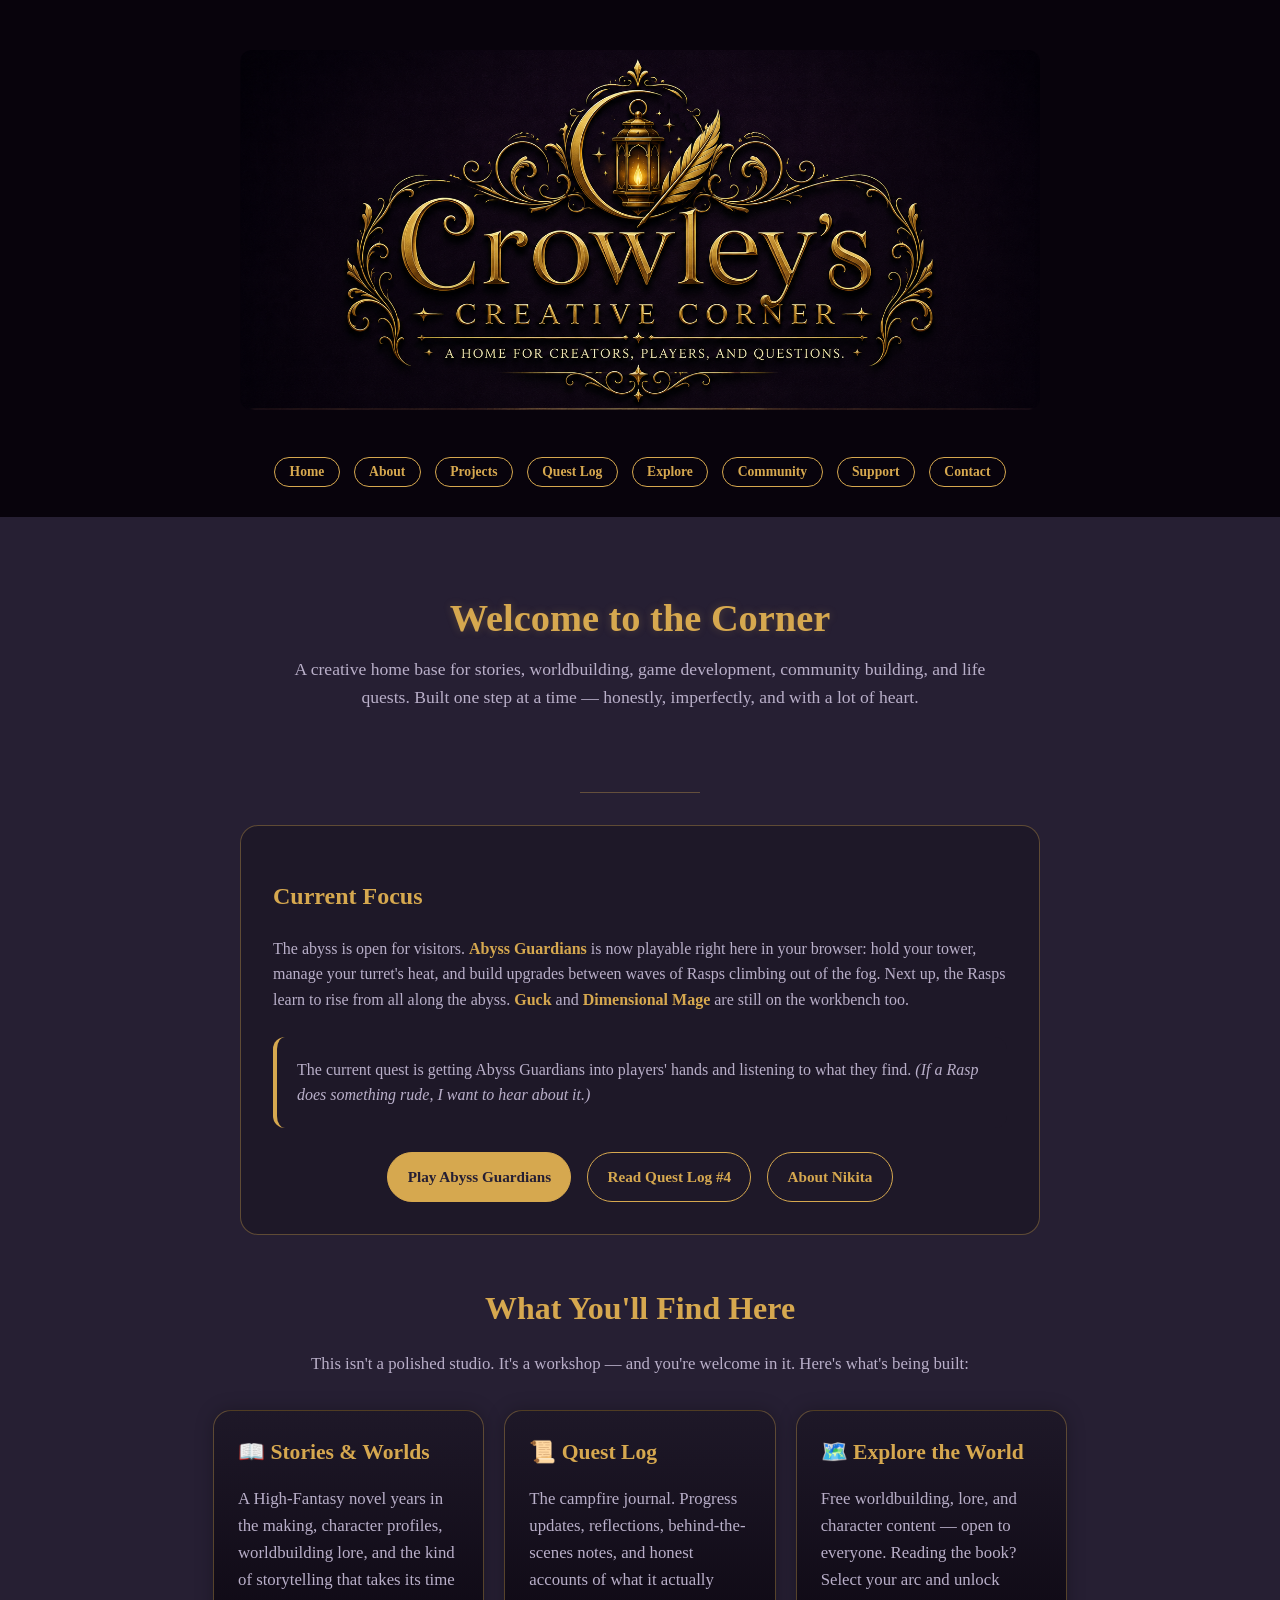
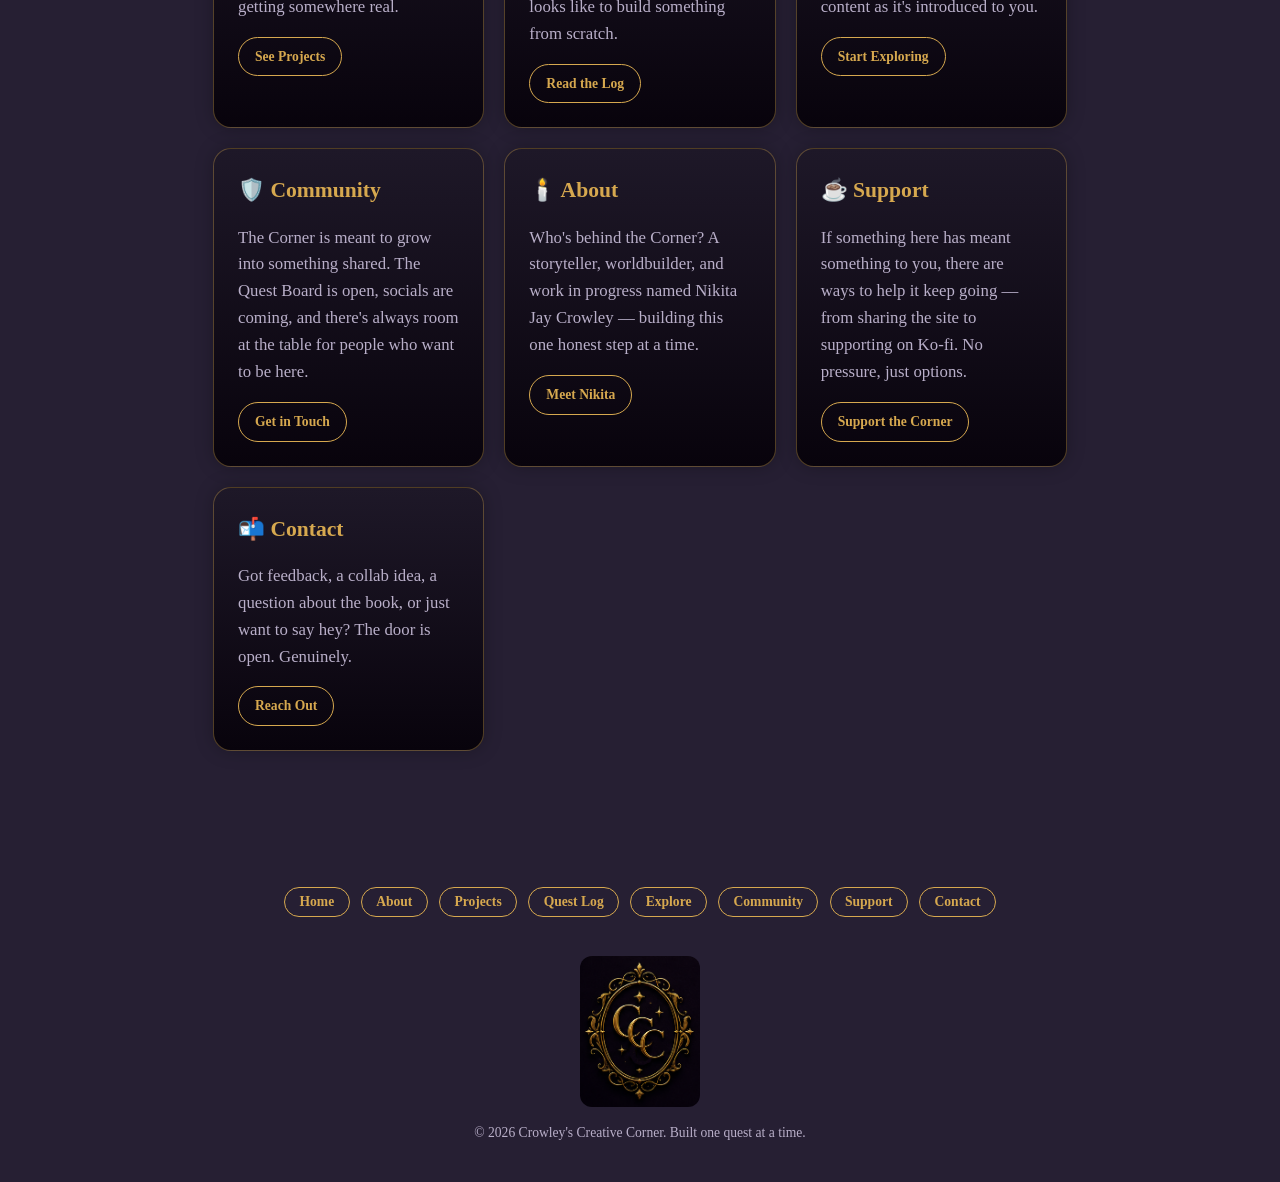
==== commit b7bb6245: "Add Current Focus section for Abyss Guardians" ====
--- a/index.html
+++ b/index.html
@@ -31,7 +31,27 @@
       <h1>Welcome to the Corner</h1>
       <p>A creative home base for stories, worldbuilding, game development, community building, and life quests. Built one step at a time — honestly, imperfectly, and with a lot of heart.</p>
     </div>
+
+
+      <div class="divider"></div>
  
+      <!-- CURRENT FOCUS -->
+      <div class="content-box">
+        <h2>Current Focus</h2>
+        <p>The abyss is open for visitors. <strong style="color: var(--gold);">Abyss Guardians</strong> is now playable right here in your browser: hold your tower, manage your turret's heat, and build upgrades between waves of Rasps climbing out of the fog. Next up, the Rasps learn to rise from all along the abyss. <strong style="color: var(--gold);">Guck</strong> and <strong style="color: var(--gold);">Dimensional Mage</strong> are still on the workbench too.</p>
+ 
+        <div class="support-note" style="margin-top: 1.5rem;">
+          The current quest is getting Abyss Guardians into players' hands and listening to what they find. <em>(If a Rasp does something rude, I want to hear about it.)</em>
+        </div>
+ 
+        <div class="button-row" style="margin-top: 1.5rem;">
+          <a href="abyss-guardians-play.html" class="button">Play Abyss Guardians</a>
+          <a href="quest-log.html#quest-log-4" class="button secondary">Read Quest Log #4</a>
+          <a href="about.html" class="button secondary">About Nikita</a>
+        </div>
+      </div>
+ 
+    
     <!-- WHAT'S HERE -->
     <section class="page-section">
  
@@ -98,24 +118,6 @@
  
       </div>
  
-      <div class="divider"></div>
- 
-      <!-- CURRENT FOCUS -->
-      <div class="content-box">
-        <h2>Current Focus</h2>
-        <p>The abyss is open for visitors. <strong style="color: var(--gold);">Abyss Guardians</strong> is now playable right here in your browser: hold your tower, manage your turret's heat, and build upgrades between waves of Rasps rising out of the fog from all along a much bigger canyon. <strong style="color: var(--gold);">Guck</strong> and <strong style="color: var(--gold);">Dimensional Mage</strong> are still on the workbench too.</p>
- 
-        <div class="support-note" style="margin-top: 1.5rem;">
-          The current quest is getting Abyss Guardians into players' hands and listening to what they find. <em>(If a Rasp does something rude, I want to hear about it.)</em>
-        </div>
- 
-        <div class="button-row" style="margin-top: 1.5rem;">
-          <a href="abyss-guardians-play.html" class="button">Play Abyss Guardians</a>
-          <a href="quest-log.html#quest-log-5" class="button secondary">Read Quest Log #5</a>
-          <a href="about.html" class="button secondary">About Nikita</a>
-        </div>
-      </div>
- 
     </section>
  
   </main>
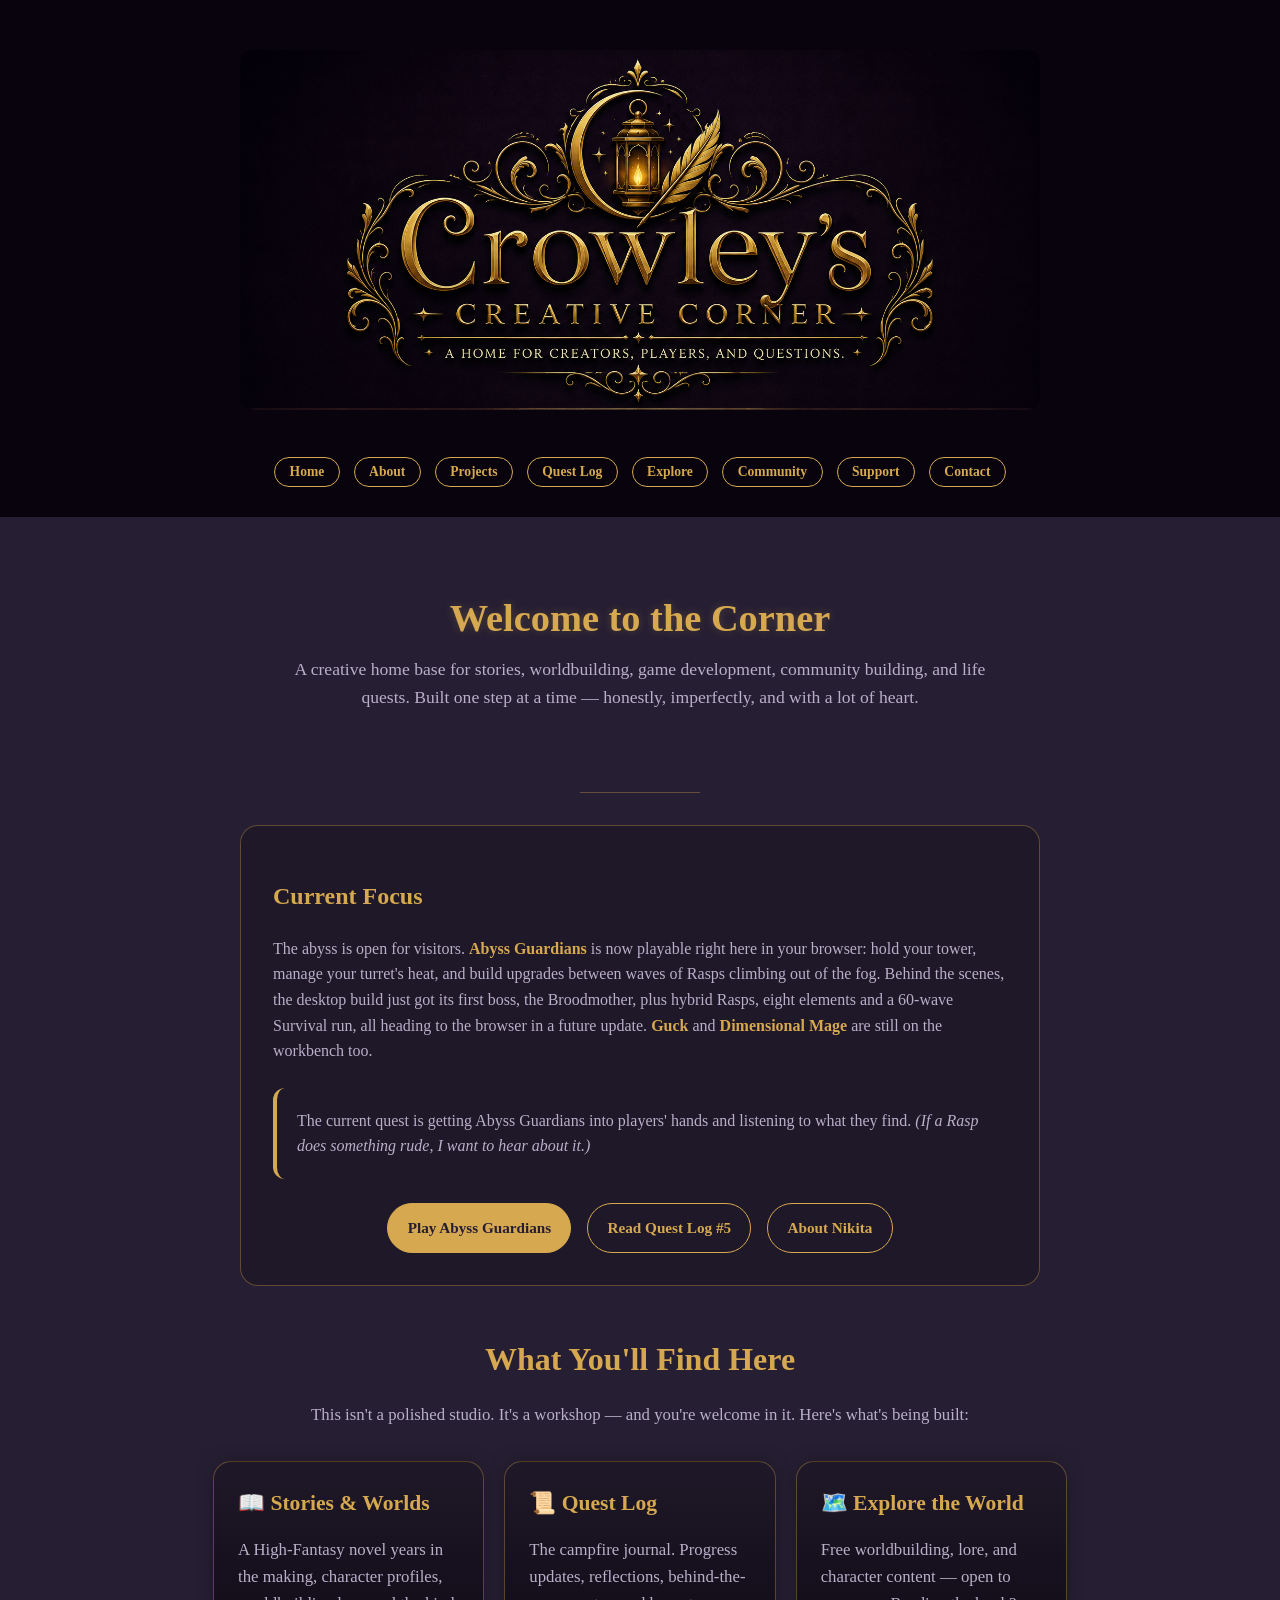
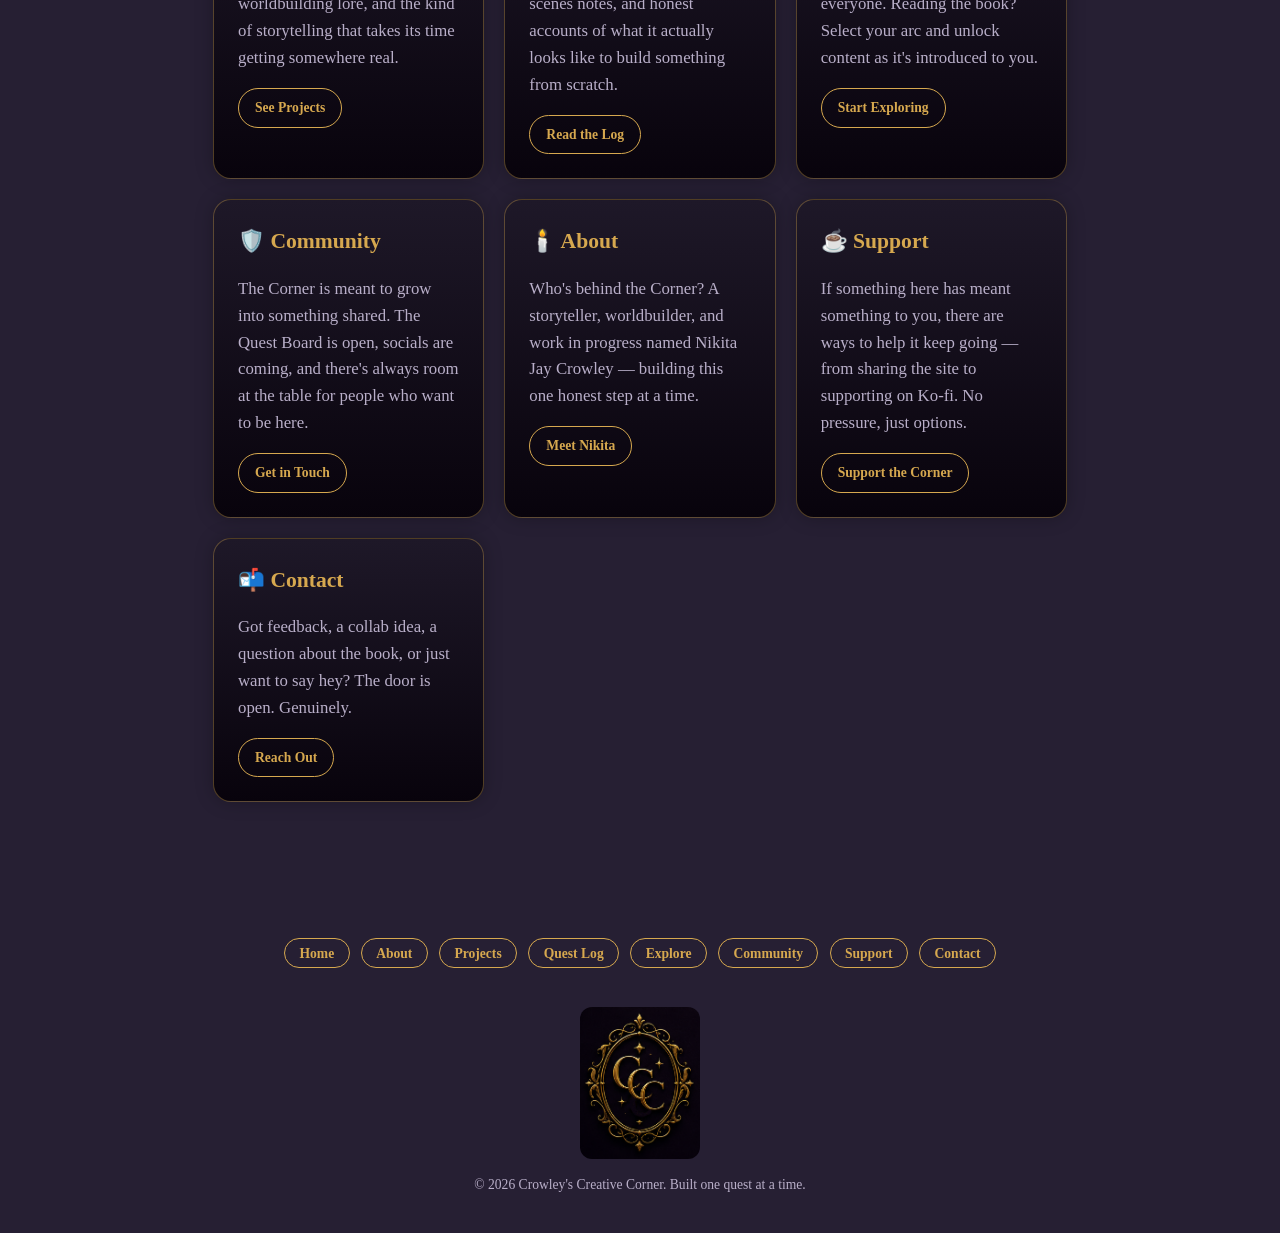
==== commit 4f4b42fb: "Add Quest Log #5: a month of Abyss Guardians updates Co-Authored-By: Claude Opus 5.5 <noreply@anthro" ====
--- a/index.html
+++ b/index.html
@@ -38,7 +38,7 @@
       <!-- CURRENT FOCUS -->
       <div class="content-box">
         <h2>Current Focus</h2>
-        <p>The abyss is open for visitors. <strong style="color: var(--gold);">Abyss Guardians</strong> is now playable right here in your browser: hold your tower, manage your turret's heat, and build upgrades between waves of Rasps climbing out of the fog. Next up, the Rasps learn to rise from all along the abyss. <strong style="color: var(--gold);">Guck</strong> and <strong style="color: var(--gold);">Dimensional Mage</strong> are still on the workbench too.</p>
+        <p>The abyss is open for visitors. <strong style="color: var(--gold);">Abyss Guardians</strong> is now playable right here in your browser: hold your tower, manage your turret's heat, and build upgrades between waves of Rasps climbing out of the fog. Behind the scenes, the desktop build just got its first boss, the Broodmother, plus hybrid Rasps, eight elements and a 60-wave Survival run, all heading to the browser in a future update. <strong style="color: var(--gold);">Guck</strong> and <strong style="color: var(--gold);">Dimensional Mage</strong> are still on the workbench too.</p>
  
         <div class="support-note" style="margin-top: 1.5rem;">
           The current quest is getting Abyss Guardians into players' hands and listening to what they find. <em>(If a Rasp does something rude, I want to hear about it.)</em>
@@ -46,7 +46,7 @@
  
         <div class="button-row" style="margin-top: 1.5rem;">
           <a href="abyss-guardians-play.html" class="button">Play Abyss Guardians</a>
-          <a href="quest-log.html#quest-log-4" class="button secondary">Read Quest Log #4</a>
+          <a href="quest-log.html#quest-log-5" class="button secondary">Read Quest Log #5</a>
           <a href="about.html" class="button secondary">About Nikita</a>
         </div>
       </div>
